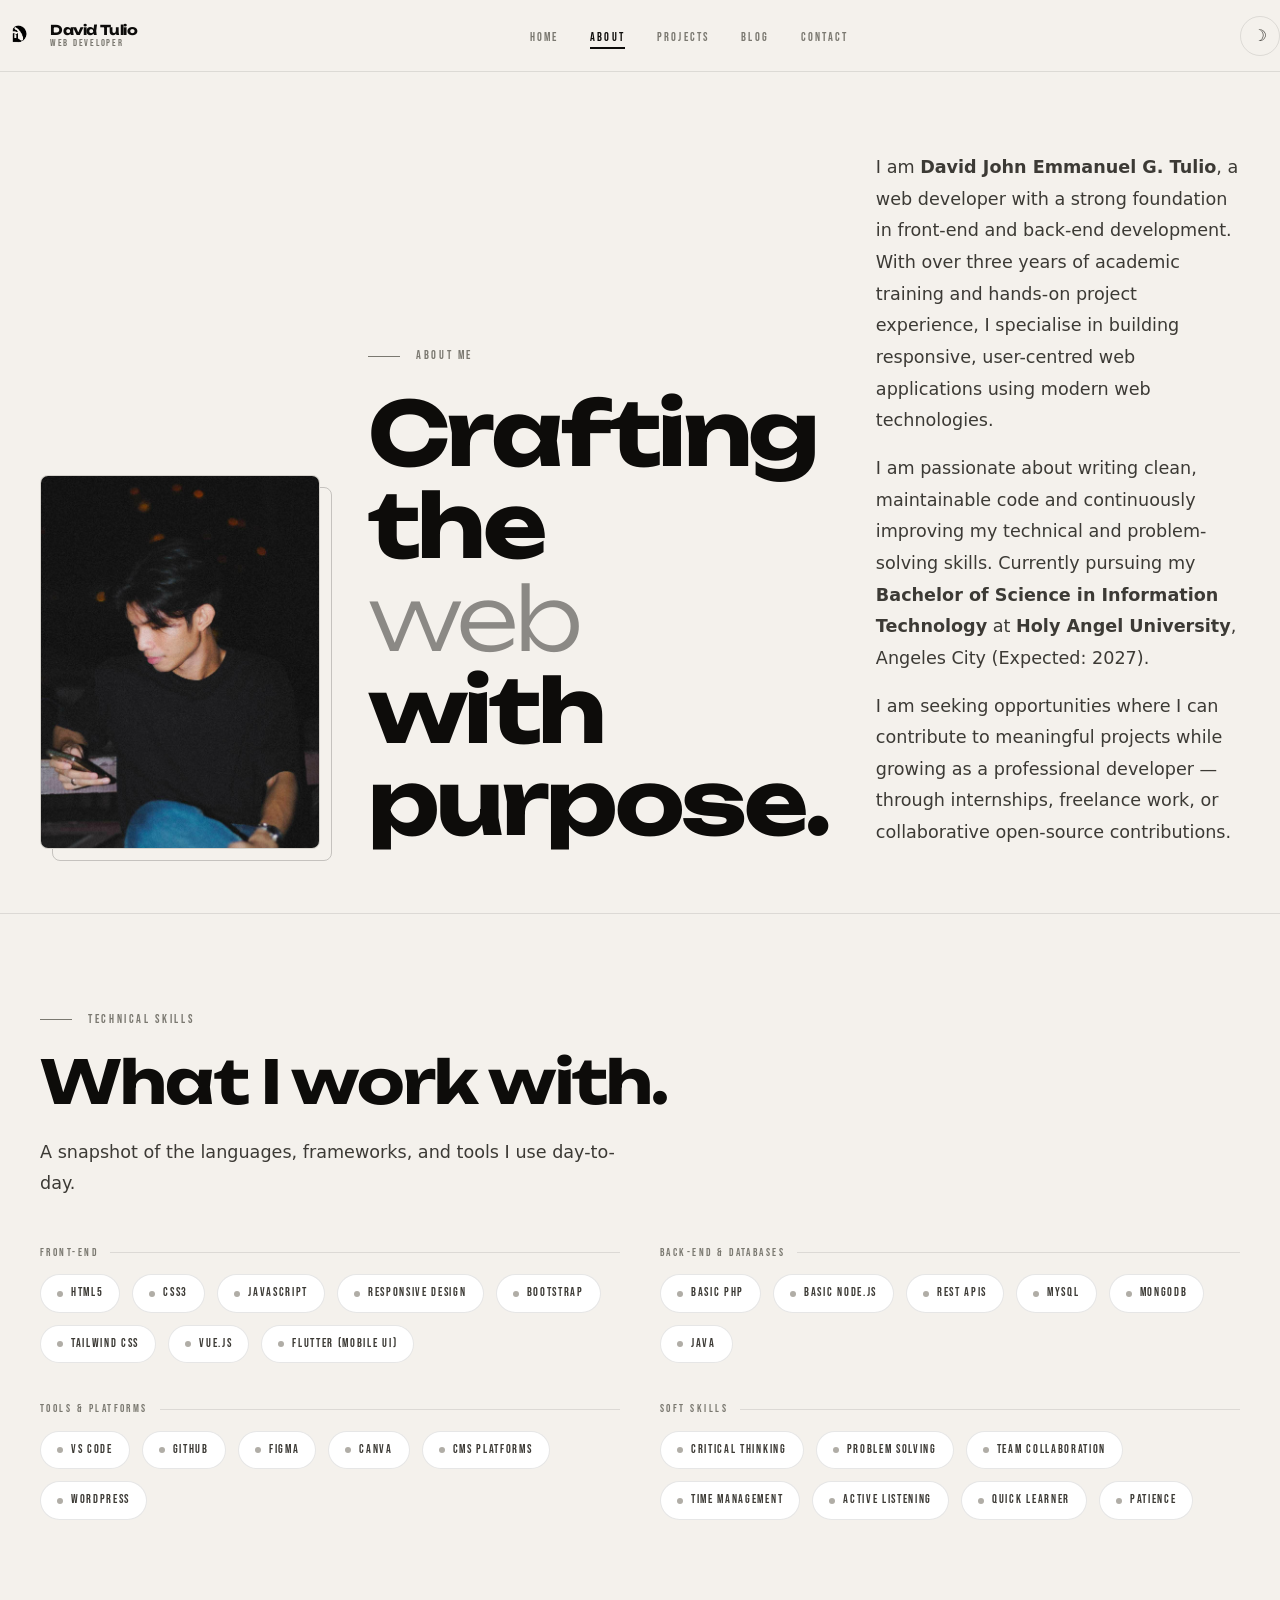
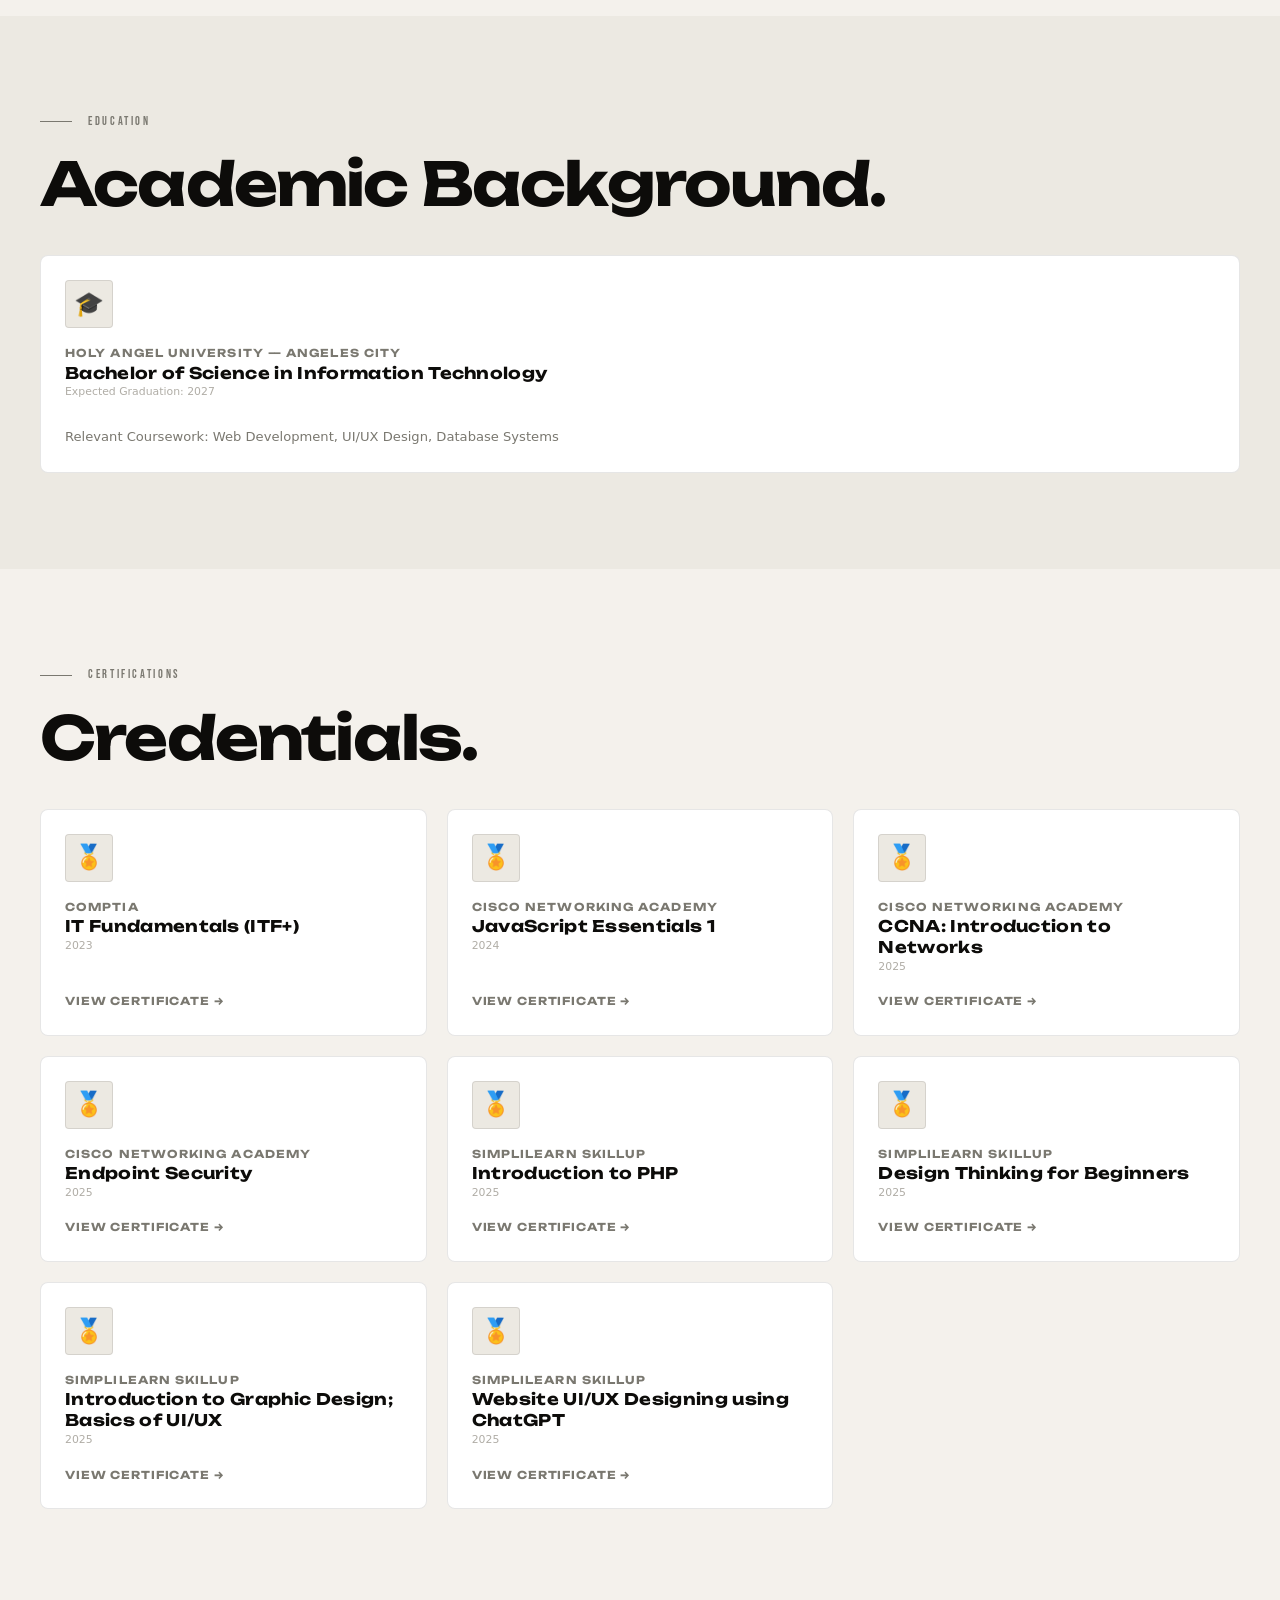
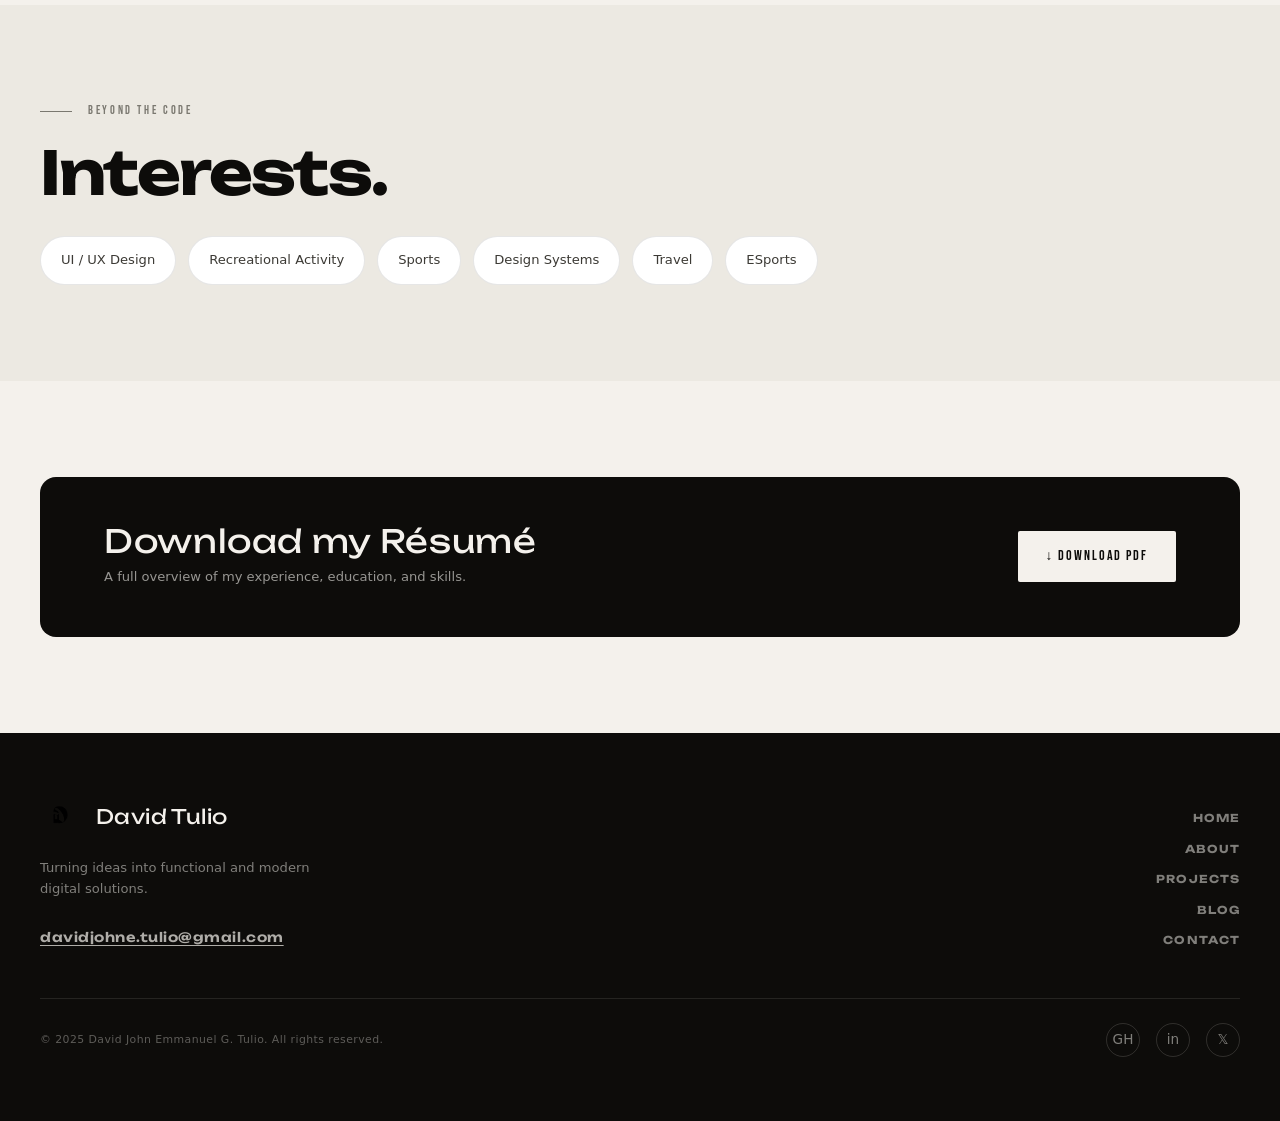
==== about.html @ 01c7e35e "Initial portfolio upload" ====
<!DOCTYPE html>
<html lang="en" data-theme="light">
<head>
  <meta charset="UTF-8" />
  <meta name="viewport" content="width=device-width, initial-scale=1.0" />

  <!-- SEO -->
  <title>About — David John Emmanuel G. Tulio</title>
  <meta name="description" content="David John Emmanuel G. Tulio — BSIT student and web developer from Holy Angel University, Pampanga, Philippines." />
  <meta name="author" content="David John Emmanuel G. Tulio" />

  <!-- Open Graph -->
  <meta property="og:title" content="About — David John Emmanuel G. Tulio" />
  <meta property="og:description" content="Background, skills, and certifications." />
  <meta property="og:type" content="website" />

  <!-- Theme pre-load -->
  <script>
    (function () {
      var saved = localStorage.getItem('portfolio-theme');
      var prefersDark = window.matchMedia('(prefers-color-scheme: dark)').matches;
      document.documentElement.setAttribute('data-theme', saved || (prefersDark ? 'dark' : 'light'));
    })();
  </script>

  <!-- Styles -->
  <link rel="stylesheet" href="assets/css/tokens.css" />
  <link rel="stylesheet" href="assets/css/base.css" />
  <link rel="stylesheet" href="assets/css/nav.css" />
  <link rel="stylesheet" href="assets/css/footer.css" />
  <link rel="stylesheet" href="assets/css/pages/about.css" />
</head>

<body class="page-enter">

  <!-- ════════════════════════════════════
       NAVIGATION
  ════════════════════════════════════ -->
  <header role="banner">
    <nav class="navbar" aria-label="Main navigation">
      <div class="container navbar__inner">
        <a href="index.html" class="navbar__logo" aria-label="David Tulio — Home">
          <img src="assets/images/logo-light.png" alt="DT Logo" class="navbar__logo-img logo-img" width="38" height="38" />
          <span class="navbar__logo-name">David Tulio<span>Web Developer</span></span>
        </a>
        <ul class="navbar__links" role="list">
          <li><a href="index.html"    class="navbar__link">Home</a></li>
          <li><a href="about.html"    class="navbar__link" aria-current="page">About</a></li>
          <li><a href="projects.html" class="navbar__link">Projects</a></li>
          <li><a href="blog.html"     class="navbar__link">Blog</a></li>
          <li><a href="contact.html"  class="navbar__link">Contact</a></li>
        </ul>
        <div class="navbar__controls">
          <button class="theme-toggle" data-theme-toggle aria-label="Toggle dark/light mode">
            <span class="icon-moon" aria-hidden="true">☽</span>
            <span class="icon-sun"  aria-hidden="true">☀</span>
          </button>
          <button class="navbar__hamburger" aria-label="Open navigation" aria-expanded="false" aria-controls="mobile-menu">
            <span></span><span></span><span></span>
          </button>
        </div>
      </div>
    </nav>
    <nav id="mobile-menu" class="navbar__mobile-menu" aria-label="Mobile navigation">
      <a href="index.html"    class="navbar__mobile-link">Home</a>
      <a href="about.html"    class="navbar__mobile-link" aria-current="page">About</a>
      <a href="projects.html" class="navbar__mobile-link">Projects</a>
      <a href="blog.html"     class="navbar__mobile-link">Blog</a>
      <a href="contact.html"  class="navbar__mobile-link">Contact</a>
    </nav>
  </header>

  <main id="main-content">

    <!-- ════════════════════════════════════
         ABOUT HERO — Photo + Title + Bio
    ════════════════════════════════════ -->
    <section class="about-hero" aria-label="About introduction">
      <div class="container">
        <div class="about-hero__grid">

          <!-- ── Column 1: Your Photo ── -->
          <div class="about-hero__photo reveal">
            <div class="about-hero__photo-frame">
              <!--
              ═══════════════════════════════════════════════════════
              EDIT: Your Photo
              To add your photo:
                1. Put your image file in the assets/images/ folder
                   (e.g. assets/images/david-photo.jpg)
                2. Replace the src below with your filename:
                   src="assets/images/david-photo.jpg"
                3. Delete the <div class="about-hero__photo-placeholder"> block below
              ═══════════════════════════════════════════════════════
              -->
              <img
                src="assets/images/david-photo.jpg"
                alt="David John Emmanuel G. Tulio"
                
              />
              <!-- style="display:none;" ^^-->
              <!-- This placeholder disappears once you add your photo above
              <div class="about-hero__photo-placeholder" aria-hidden="true">
                <span class="about-hero__photo-placeholder-icon">🧑‍💻</span>
                <span class="about-hero__photo-placeholder-text">
                  Add your photo here<br />
                  (see comment in HTML)
                </span>
              </div> -->

            </div>
            <div class="about-hero__photo-accent" aria-hidden="true"></div>
          </div>

          <!-- ── Column 2: Page Title ── -->
          <div>
            <p class="section-label">About Me</p>
            <h1 class="about-hero__title">
              Crafting the<br /><em>web</em> with<br />purpose.
            </h1>
          </div>

          <!--
          ═══════════════════════════════════════════════════════
          EDIT: Personal Bio
          Replace or add to the paragraphs below. Each <p> tag
          is one paragraph. You can add more <p> tags if needed.
          ═══════════════════════════════════════════════════════
          -->
          <div class="about-hero__bio">
            <p>
              I am <strong>David John Emmanuel G. Tulio</strong>, a web developer with a
              strong foundation in front-end and back-end development. With over three years
              of academic training and hands-on project experience, I specialise in building
              responsive, user-centred web applications using modern web technologies.
            </p>
            <p>
              I am passionate about writing clean, maintainable code and continuously
              improving my technical and problem-solving skills. Currently pursuing my
              <strong>Bachelor of Science in Information Technology</strong> at
              <strong>Holy Angel University</strong>, Angeles City (Expected: 2027).
            </p>
            <p>
              I am seeking opportunities where I can contribute to meaningful projects
              while growing as a professional developer — through internships, freelance
              work, or collaborative open-source contributions.
            </p>
          </div>

        </div>
      </div>
    </section>

    <!-- ════════════════════════════════════
         SKILLS SECTION — Pill Tags (no percentages)
    ════════════════════════════════════ -->
    <section class="skills-section section" aria-labelledby="skills-heading">
      <div class="container">

        <p class="section-label reveal">Technical Skills</p>
        <h2 class="section-title reveal" id="skills-heading">What I work with.</h2>
        <p class="section-subtitle reveal" style="margin-top: 1rem;">
          A snapshot of the languages, frameworks, and tools I use day-to-day.
        </p>

        <!--
        ═══════════════════════════════════════════════════════════════
        EDIT: Skills
        To add a skill: copy one <span class="skill-pill"> line and
          change the text inside it.
        To remove a skill: delete the entire <span class="skill-pill">
          line.
        To add a new GROUP: copy the entire <div class="skill-group">
          block and change its title and pills.
        ═══════════════════════════════════════════════════════════════
        -->
        <div class="skill-groups" style="margin-top: var(--space-12);">

          <!-- GROUP 1: Front-End -->
          <div class="skill-group reveal">
            <h3 class="skill-group__title">Front-End</h3>
            <div class="skill-pills">
              <span class="skill-pill"><span class="skill-pill__dot" aria-hidden="true"></span>HTML5</span>
              <span class="skill-pill"><span class="skill-pill__dot" aria-hidden="true"></span>CSS3</span>
              <span class="skill-pill"><span class="skill-pill__dot" aria-hidden="true"></span>JavaScript</span>
              <span class="skill-pill"><span class="skill-pill__dot" aria-hidden="true"></span>Responsive Design</span>
              <span class="skill-pill"><span class="skill-pill__dot" aria-hidden="true"></span>Bootstrap</span>
              <span class="skill-pill"><span class="skill-pill__dot" aria-hidden="true"></span>Tailwind CSS</span>
              <span class="skill-pill"><span class="skill-pill__dot" aria-hidden="true"></span>Vue.js</span>
              <span class="skill-pill"><span class="skill-pill__dot" aria-hidden="true"></span>Flutter (Mobile UI)</span>
            </div>
          </div>

          <!-- GROUP 2: Back-End & Databases -->
          <div class="skill-group reveal reveal-delay-2">
            <h3 class="skill-group__title">Back-End &amp; Databases</h3>
            <div class="skill-pills">
              <span class="skill-pill"><span class="skill-pill__dot" aria-hidden="true"></span>Basic PHP</span>
              <span class="skill-pill"><span class="skill-pill__dot" aria-hidden="true"></span>Basic Node.js</span>
              <span class="skill-pill"><span class="skill-pill__dot" aria-hidden="true"></span>REST APIs</span>
              <span class="skill-pill"><span class="skill-pill__dot" aria-hidden="true"></span>MySQL</span>
              <span class="skill-pill"><span class="skill-pill__dot" aria-hidden="true"></span>MongoDB</span>
              <span class="skill-pill"><span class="skill-pill__dot" aria-hidden="true"></span>Java</span>
            </div>
          </div>

          <!-- GROUP 3: Tools & Platforms -->
          <div class="skill-group reveal reveal-delay-3">
            <h3 class="skill-group__title">Tools &amp; Platforms</h3>
            <div class="skill-pills">
              <span class="skill-pill"><span class="skill-pill__dot" aria-hidden="true"></span>VS Code</span>
              <span class="skill-pill"><span class="skill-pill__dot" aria-hidden="true"></span>GitHub</span>
              <span class="skill-pill"><span class="skill-pill__dot" aria-hidden="true"></span>Figma</span>
              <span class="skill-pill"><span class="skill-pill__dot" aria-hidden="true"></span>Canva</span>
              <span class="skill-pill"><span class="skill-pill__dot" aria-hidden="true"></span>CMS Platforms</span>
              <span class="skill-pill"><span class="skill-pill__dot" aria-hidden="true"></span>WordPress</span>
            </div>
          </div>

          <!-- GROUP 4: Soft Skills -->
          <div class="skill-group reveal reveal-delay-4">
            <h3 class="skill-group__title">Soft Skills</h3>
            <div class="skill-pills">
              <span class="skill-pill"><span class="skill-pill__dot" aria-hidden="true"></span>Critical Thinking</span>
              <span class="skill-pill"><span class="skill-pill__dot" aria-hidden="true"></span>Problem Solving</span>
              <span class="skill-pill"><span class="skill-pill__dot" aria-hidden="true"></span>Team Collaboration</span>
              <span class="skill-pill"><span class="skill-pill__dot" aria-hidden="true"></span>Time Management</span>
              <span class="skill-pill"><span class="skill-pill__dot" aria-hidden="true"></span>Active Listening</span>
              <span class="skill-pill"><span class="skill-pill__dot" aria-hidden="true"></span>Quick Learner</span>
              <span class="skill-pill"><span class="skill-pill__dot" aria-hidden="true"></span>Patience</span>
            </div>
          </div>

        </div>
      </div>
    </section>

    <!-- ════════════════════════════════════
         EDUCATION SECTION
    ════════════════════════════════════ -->
    <section class="section section--alt" aria-labelledby="edu-heading">
      <div class="container">
        <p class="section-label reveal">Education</p>
        <h2 class="section-title reveal" id="edu-heading">Academic Background.</h2>

        <div class="certs-grid" style="margin-top: var(--space-10);">

          <!--
          ═══════════════════════════════════════════════════════
          EDIT: Education entry
          Update degree, school, year, and coursework below.
          ═══════════════════════════════════════════════════════
          -->
          <article class="cert-card reveal" style="grid-column: 1 / -1;">
            <div class="cert-card__badge" aria-hidden="true">🎓</div>
            <div>
              <div class="cert-card__issuer">Holy Angel University — Angeles City</div>
              <div class="cert-card__title">Bachelor of Science in Information Technology</div>
              <div class="cert-card__year">Expected Graduation: 2027</div>
            </div>
            <p style="font-size: var(--text-sm); color: var(--color-ink-3); margin-top: var(--space-2);">
              Relevant Coursework: Web Development, UI/UX Design, Database Systems
            </p>
          </article>

        </div>
      </div>
    </section>

    <!-- ════════════════════════════════════
         CERTIFICATIONS SECTION
    ════════════════════════════════════ -->
    <section class="certs-section section" aria-labelledby="certs-heading">
      <div class="container">
        <p class="section-label reveal">Certifications</p>
        <h2 class="section-title reveal" id="certs-heading">Credentials.</h2>

        <div class="certs-grid">

          <!--
          ═══════════════════════════════════════════════════════════════
          EDIT: Certifications
          For each cert card:
            • cert-card__issuer = Who gave the certificate
            • cert-card__title  = Name of the certificate
            • cert-card__year   = Year you received it
            • cert-card__link   = Replace # with a link to verify/view it
              (if you don't have a link, change the text to "No Link" or
               delete the entire <a> tag)
          ═══════════════════════════════════════════════════════════════
          -->

          <!-- CERT 1 -->
          <article class="cert-card reveal">
            <div class="cert-card__badge" aria-hidden="true">🏅</div>
            <div>
              <div class="cert-card__issuer">CompTIA</div>
              <div class="cert-card__title">IT Fundamentals (ITF+)</div>
              <!-- PLACEHOLDER: Add the year you received this -->
              <div class="cert-card__year">2023</div>
            </div>
            <!-- PLACEHOLDER: Replace # with your certificate verification link -->
            <a href="assets/certificates/Comptia-cert.pdf" class="cert-card__link" target="_blank" rel="noopener">
              View Certificate →
            </a>
          </article>

          <!-- CERT 2 -->
          <article class="cert-card reveal reveal-delay-2">
            <div class="cert-card__badge" aria-hidden="true">🏅</div>
            <div>
              <div class="cert-card__issuer">Cisco Networking Academy</div>
              <div class="cert-card__title">JavaScript Essentials 1</div>
              <!-- PLACEHOLDER: Add the year -->
              <div class="cert-card__year">2024</div>
            </div>
            <!-- PLACEHOLDER: Replace # with your certificate link -->
            <a href="assets/certificates/JS-cert.pdf" class="cert-card__link" target="_blank" rel="noopener">
              View Certificate →
            </a>
          </article>

          <!-- CERT 3 -->
          <article class="cert-card reveal reveal-delay-3">
            <div class="cert-card__badge" aria-hidden="true">🏅</div>
            <div>
              <div class="cert-card__issuer">Cisco Networking Academy</div>
              <div class="cert-card__title">CCNA: Introduction to Networks</div>
              <!-- PLACEHOLDER: Add the year -->
              <div class="cert-card__year">2025</div>
            </div>
            <!-- PLACEHOLDER: Replace # with your certificate link -->
            <a href="assets/certificates/CCNA-cert.pdf" class="cert-card__link" target="_blank" rel="noopener">
              View Certificate →
            </a>
          </article>

          <!-- CERT 4 -->
          <article class="cert-card reveal reveal-delay-4">
            <div class="cert-card__badge" aria-hidden="true">🏅</div>
            <div>
              <div class="cert-card__issuer">Cisco Networking Academy</div>
              <div class="cert-card__title">Endpoint Security</div>
              <!-- PLACEHOLDER: Add the year -->
              <div class="cert-card__year">2025</div>
            </div>
            <!-- PLACEHOLDER: Replace # with your certificate link -->
            <a href="assets/certificates/Endpoint-cert.pdf" class="cert-card__link" target="_blank" rel="noopener">
              View Certificate →
            </a>
          </article>

          <!-- CERT 5 -->
          <article class="cert-card reveal reveal-delay-4">
            <div class="cert-card__badge" aria-hidden="true">🏅</div>
            <div>
              <div class="cert-card__issuer">Simplilearn SkillUP</div>
              <div class="cert-card__title">Introduction to PHP</div>
              <!-- PLACEHOLDER: Add the year -->
              <div class="cert-card__year">2025</div>
            </div>
            <!-- PLACEHOLDER: Replace # with your certificate link -->
            <a href="assets/certificates/Simplilearn-1.pdf" class="cert-card__link" target="_blank" rel="noopener">
              View Certificate →
            </a>
          </article>

          <!-- CERT 6 -->
          <article class="cert-card reveal reveal-delay-4">
            <div class="cert-card__badge" aria-hidden="true">🏅</div>
            <div>
              <div class="cert-card__issuer">Simplilearn SkillUP</div>
              <div class="cert-card__title">Design Thinking for Beginners</div>
              <!-- PLACEHOLDER: Add the year -->
              <div class="cert-card__year">2025</div>
            </div>
            <!-- PLACEHOLDER: Replace # with your certificate link -->
            <a href="assets/certificates/Simplilearn-2.pdf" class="cert-card__link" target="_blank" rel="noopener">
              View Certificate →
            </a>
          </article>

          <!-- CERT 7 -->
          <article class="cert-card reveal reveal-delay-4">
            <div class="cert-card__badge" aria-hidden="true">🏅</div>
            <div>
              <div class="cert-card__issuer">Simplilearn SkillUP</div>
              <div class="cert-card__title">Introduction to Graphic Design; Basics of UI/UX</div>
              <!-- PLACEHOLDER: Add the year -->
              <div class="cert-card__year">2025</div>
            </div>
            <!-- PLACEHOLDER: Replace # with your certificate link -->
            <a href="assets/certificates/Simplilearn-3.pdf" class="cert-card__link" target="_blank" rel="noopener">
              View Certificate →
            </a>
          </article>

          <!-- CERT 8 -->
          <article class="cert-card reveal reveal-delay-4">
            <div class="cert-card__badge" aria-hidden="true">🏅</div>
            <div>
              <div class="cert-card__issuer">Simplilearn SkillUP</div>
              <div class="cert-card__title">Website UI/UX Designing using ChatGPT</div>
              <!-- PLACEHOLDER: Add the year -->
              <div class="cert-card__year">2025</div>
            </div>
            <!-- PLACEHOLDER: Replace # with your certificate link -->
            <a href="assets/certificates/Simplilearn-4.pdf" class="cert-card__link" target="_blank" rel="noopener">
              View Certificate →
            </a>
          </article>

          

          <!--
          PLACEHOLDER: Add more certs below if you earn new ones.
          Copy the entire <article class="cert-card"> block above
          and paste it here, then update the info inside.
          -->

        </div>
      </div>
    </section>

    <!-- ════════════════════════════════════
         INTERESTS
    ════════════════════════════════════ -->
    <section class="interests-section section section--alt" aria-labelledby="interests-heading">
      <div class="container">
        <p class="section-label reveal">Beyond the Code</p>
        <h2 class="section-title reveal" id="interests-heading">Interests.</h2>

        <!--
        ═══════════════════════════════════════════════════════
        EDIT: Interests
        Add or remove <span class="interest-pill"> items below.
        ═══════════════════════════════════════════════════════
        -->
        <div class="interests-pills reveal">
          <span class="interest-pill">UI / UX Design</span>
          <span class="interest-pill">Recreational Activity</span>
          <span class="interest-pill">Sports</span>
          <span class="interest-pill">Design Systems</span>
          <!-- PLACEHOLDER: Add your personal interests below -->
          <span class="interest-pill">Travel</span>
          <span class="interest-pill">ESports</span>
        </div>

      </div>
    </section>

    <!-- ════════════════════════════════════
         RESUME DOWNLOAD
    ════════════════════════════════════ -->
    <section class="section" aria-label="Download resume">
      <div class="container">
        <div class="resume-cta reveal">
          <div>
            <h2 class="resume-cta__title">Download my Résumé</h2>
            <p class="resume-cta__sub">A full overview of my experience, education, and skills.</p>
          </div>
          <!--
          EDIT: The resume file is already linked below.
          If you rename or replace your PDF, update the href="assets/..."
          path to match the new filename.
          -->
          <a
            href="assets/TULIO_RESUME.pdf"
            class="btn btn--primary"
            download="David_Tulio_Resume.pdf"
            aria-label="Download David Tulio's resume as PDF"
          >
            ↓ Download PDF
          </a>
        </div>
      </div>
    </section>

  </main>

  <!-- ════════════════════════════════════
       FOOTER
  ════════════════════════════════════ -->
  <footer class="footer" role="contentinfo">
    <div class="container">
      <div class="footer__inner">
        <div class="footer__brand">
          <div class="footer__logo">
            <img src="assets/images/logo-light.png" alt="DT Logo" class="footer__logo-img" width="40" height="40" />
            <span class="footer__name">David Tulio</span>
          </div>
          <p class="footer__tagline">Turning ideas into functional and modern digital solutions.</p>
          <p class="footer__email">
            <a href="mailto:davidjohne.tulio@gmail.com">davidjohne.tulio@gmail.com</a>
          </p>
        </div>
        <nav class="footer__nav" aria-label="Footer navigation">
          <a href="index.html">Home</a>
          <a href="about.html">About</a>
          <a href="projects.html">Projects</a>
          <a href="blog.html">Blog</a>
          <a href="contact.html">Contact</a>
        </nav>
      </div>
      <div class="footer__bottom">
        <p class="footer__copy">&copy; 2025 David John Emmanuel G. Tulio. All rights reserved.</p>
        <div class="footer__social" aria-label="Social media links">
          <a href="https://github.com/DavidTulio" target="_blank" rel="noopener" aria-label="GitHub">GH</a>
          <a href="https://www.linkedin.com/in/david-john-tulio-126916316/" target="_blank" rel="noopener" aria-label="LinkedIn">in</a>
          <!-- PLACEHOLDER: Add Twitter/X link or delete this line -->
          <a href="#" target="_blank" rel="noopener" aria-label="Twitter">𝕏</a>
        </div>
      </div>
    </div>
  </footer>

  <script src="assets/js/theme.js"></script>
  <script src="assets/js/nav.js"></script>
  <script src="assets/js/animations.js"></script>

</body>
</html>
---- assets/css/tokens.css ----
/* ============================================================
   TOKENS.CSS — Design System Tokens
   David John Emmanuel G. Tulio Portfolio
   ============================================================ */

:root {
  /* ── Colors: Light Mode ── */
  --color-bg:         #f4f1ec;
  --color-bg-alt:     #ece9e2;
  --color-surface:    #ffffff;
  --color-surface-2:  #f9f7f3;
  --color-border:     rgba(13, 12, 10, 0.10);
  --color-border-strong: rgba(13, 12, 10, 0.20);

  --color-ink:        #0d0c0a;
  --color-ink-2:      #3c3a35;
  --color-ink-3:      #7a7870;
  --color-ink-4:      #b0ada6;

  --color-accent:     #0d0c0a;
  --color-accent-inv: #f4f1ec;

  --logo-src: url('../images/logo-light.png');
  --logo-invert: 0;

  /* ── Colors: Shared ── */
  --color-success:    #2d7a4f;
  --color-warning:    #a85c00;

  /* ── Typography ── */
  --font-display:  'Unbounded', sans-serif;
  --font-body:     'Bebas Neue', sans-serif;

  --text-xs:    0.68rem;
  --text-sm:    0.82rem;
  --text-base:  1rem;
  --text-md:    1.1rem;
  --text-lg:    1.25rem;
  --text-xl:    1.5rem;
  --text-2xl:   2rem;
  --text-3xl:   2.75rem;
  --text-4xl:   3.75rem;
  --text-5xl:   5.5rem;
  --text-hero:  clamp(3.5rem, 9vw, 8rem);

  /* ── Spacing ── */
  --space-1:    0.25rem;
  --space-2:    0.5rem;
  --space-3:    0.75rem;
  --space-4:    1rem;
  --space-5:    1.25rem;
  --space-6:    1.5rem;
  --space-8:    2rem;
  --space-10:   2.5rem;
  --space-12:   3rem;
  --space-16:   4rem;
  --space-20:   5rem;
  --space-24:   6rem;
  --space-32:   8rem;

  /* ── Layout ── */
  --container-max:  1200px;
  --container-pad:  1.5rem;
  --nav-height:     72px;
  --radius-sm:      2px;
  --radius:         4px;
  --radius-md:      8px;
  --radius-lg:      16px;
  --radius-full:    9999px;

  /* ── Shadows ── */
  --shadow-sm:  0 1px 4px rgba(0, 0, 0, 0.06);
  --shadow:     0 4px 20px rgba(0, 0, 0, 0.08);
  --shadow-lg:  0 12px 48px rgba(0, 0, 0, 0.12);

  /* ── Motion ── */
  --ease-out:   cubic-bezier(0.22, 1, 0.36, 1);
  --ease-in-out: cubic-bezier(0.4, 0, 0.2, 1);
  --duration-fast:   150ms;
  --duration:        300ms;
  --duration-slow:   500ms;
  --duration-xl:     800ms;
}

/* ── Dark Mode ── */
[data-theme="dark"] {
  --color-bg:         #0d0c0a;
  --color-bg-alt:     #161410;
  --color-surface:    #1c1a17;
  --color-surface-2:  #222019;
  --color-border:     rgba(244, 241, 236, 0.08);
  --color-border-strong: rgba(244, 241, 236, 0.16);

  --color-ink:        #f4f1ec;
  --color-ink-2:      #c8c5be;
  --color-ink-3:      #7a7870;
  --color-ink-4:      #46443f;

  --color-accent:     #f4f1ec;
  --color-accent-inv: #0d0c0a;

  --logo-invert: 1;

  --shadow-sm:  0 1px 4px rgba(0, 0, 0, 0.3);
  --shadow:     0 4px 20px rgba(0, 0, 0, 0.4);
  --shadow-lg:  0 12px 48px rgba(0, 0, 0, 0.6);
}
---- assets/css/base.css ----
/* ============================================================
   BASE.CSS — Reset, Typography, Utilities
   ============================================================ */

/* ── Google Fonts ── */
@import url('https://fonts.googleapis.com/css2?family=Unbounded:wght@300;400;500;600;700;800;900&family=Bebas+Neue&display=swap');

/* ── Reset ── */
*,
*::before,
*::after {
  box-sizing: border-box;
  margin: 0;
  padding: 0;
}

html {
  scroll-behavior: smooth;
  -webkit-text-size-adjust: 100%;
}

body {
  font-family: system-ui, -apple-system, 'Segoe UI', sans-serif;
  font-size: var(--text-base);
  font-weight: 400;
  line-height: 1.7;
  color: var(--color-ink);
  background-color: var(--color-bg);
  transition:
    background-color var(--duration) var(--ease-in-out),
    color var(--duration) var(--ease-in-out);
  overflow-x: hidden;
}

img,
video,
svg {
  display: block;
  max-width: 100%;
}

a {
  color: inherit;
  text-decoration: none;
}

button {
  cursor: pointer;
  border: none;
  background: none;
  font: inherit;
  color: inherit;
}

ul,
ol {
  list-style: none;
}

input,
textarea,
select {
  font: inherit;
  color: inherit;
}

/* ── Typography Scale ── */
h1, h2, h3, h4, h5, h6 {
  font-family: var(--font-display);
  font-weight: 700;
  line-height: 1.05;
  letter-spacing: -0.03em;
  color: var(--color-ink);
}

p {
  color: var(--color-ink-2);
}

/* ── Layout Utilities ── */
.container {
  width: min(var(--container-max), 100% - var(--container-pad) * 2);
  margin-inline: auto;
}

.section {
  padding-block: var(--space-24);
}

.section--alt {
  background-color: var(--color-bg-alt);
}

/* ── Section Labels ── */
.section-label {
  display: flex;
  align-items: center;
  gap: var(--space-4);
  font-family: var(--font-body);
  font-size: 0.75rem;
  font-weight: 400; /* Bebas Neue is single weight */
  letter-spacing: 0.22em;
  text-transform: uppercase;
  color: var(--color-ink-3);
  margin-bottom: var(--space-5);
}

.section-label::before {
  content: '';
  display: block;
  width: 2rem;
  height: 1px;
  background: var(--color-ink-3);
  flex-shrink: 0;
}

.section-title {
  font-size: clamp(var(--text-3xl), 5vw, var(--text-4xl));
  margin-bottom: var(--space-6);
}

.section-subtitle {
  font-family: system-ui, sans-serif;
  font-size: var(--text-md);
  font-weight: 400;
  letter-spacing: 0;
  color: var(--color-ink-2);
  max-width: 52ch;
  line-height: 1.75;
}

/* ── Buttons ── */
.btn {
  display: inline-flex;
  align-items: center;
  gap: var(--space-3);
  font-family: var(--font-body);
  font-size: 0.85rem;
  font-weight: 400;
  letter-spacing: 0.14em;
  text-transform: uppercase;
  padding: 0.875rem 1.75rem;
  border-radius: var(--radius-sm);
  transition:
    opacity var(--duration-fast) var(--ease-out),
    transform var(--duration-fast) var(--ease-out),
    background-color var(--duration) var(--ease-in-out),
    border-color var(--duration) var(--ease-in-out);
  white-space: nowrap;
}

.btn:hover {
  transform: translateY(-2px);
}

.btn:active {
  transform: translateY(0);
}

.btn--primary {
  background-color: var(--color-accent);
  color: var(--color-accent-inv);
}

.btn--primary:hover {
  opacity: 0.85;
}

.btn--ghost {
  border: 1.5px solid var(--color-border-strong);
  color: var(--color-ink-2);
  background: transparent;
}

.btn--ghost:hover {
  border-color: var(--color-ink);
  color: var(--color-ink);
  background: var(--color-surface);
}

/* ── Tags / Badges ── */
.tag {
  display: inline-flex;
  align-items: center;
  font-family: var(--font-body);
  font-size: 0.65rem;
  font-weight: 400;
  letter-spacing: 0.14em;
  text-transform: uppercase;
  padding: 0.3rem 0.75rem;
  border: 1px solid var(--color-border);
  border-radius: var(--radius-full);
  color: var(--color-ink-3);
  background: var(--color-surface);
  transition:
    border-color var(--duration) var(--ease-in-out),
    background var(--duration) var(--ease-in-out);
}

/* ── Cards ── */
.card {
  background: var(--color-surface);
  border: 1px solid var(--color-border);
  border-radius: var(--radius-md);
  overflow: hidden;
  transition:
    background var(--duration) var(--ease-in-out),
    border-color var(--duration) var(--ease-in-out),
    transform var(--duration-fast) var(--ease-out),
    box-shadow var(--duration-fast) var(--ease-out);
}

.card:hover {
  transform: translateY(-4px);
  box-shadow: var(--shadow-lg);
  border-color: var(--color-border-strong);
}

/* ── Divider ── */
.divider {
  width: 100%;
  height: 1px;
  background: var(--color-border);
  margin-block: var(--space-12);
}

/* ── Scroll Reveal Animation ── */
.reveal {
  opacity: 0;
  transform: translateY(28px);
  transition:
    opacity var(--duration-xl) var(--ease-out),
    transform var(--duration-xl) var(--ease-out);
}

.reveal.is-visible {
  opacity: 1;
  transform: translateY(0);
}

.reveal-delay-1 { transition-delay: 0.1s; }
.reveal-delay-2 { transition-delay: 0.2s; }
.reveal-delay-3 { transition-delay: 0.3s; }
.reveal-delay-4 { transition-delay: 0.4s; }
.reveal-delay-5 { transition-delay: 0.5s; }

/* ── Logo image ──
   Black_logo = logo-light.png (used in light mode, black on transparent)
   White_logo = logo-dark.png  (used in dark mode, white on transparent)
   We swap the src via JS based on theme, so no CSS filter needed. */
.logo-img {
  display: block;
}

/* Footer logo: sits on dark bg in light mode so needs to show white version */
.footer__logo-img {
  content: url('../images/logo-dark.png');
}

[data-theme="dark"] .footer__logo-img {
  content: url('../images/logo-dark.png');
}

/* ── Page Transition ── */
.page-enter {
  animation: pageEnter 0.6s var(--ease-out) both;
}

@keyframes pageEnter {
  from { opacity: 0; transform: translateY(16px); }
  to   { opacity: 1; transform: translateY(0); }
}

/* ── Keyframes ── */
@keyframes fadeUp {
  from { opacity: 0; transform: translateY(32px); }
  to   { opacity: 1; transform: translateY(0); }
}

@keyframes fadeIn {
  from { opacity: 0; }
  to   { opacity: 1; }
}

@keyframes scrollBounce {
  0%, 100% { transform: translateY(0) translateX(-50%); }
  50%       { transform: translateY(8px) translateX(-50%); }
}

@keyframes rotate {
  to { transform: rotate(360deg); }
}

/* ── Flex / Grid helpers ── */
.flex        { display: flex; }
.flex-col    { flex-direction: column; }
.items-center { align-items: center; }
.justify-between { justify-content: space-between; }
.gap-4       { gap: var(--space-4); }
.gap-6       { gap: var(--space-6); }
.gap-8       { gap: var(--space-8); }

/* ── Text helpers ── */
.text-muted  { color: var(--color-ink-3); }
.text-small  { font-size: var(--text-sm); }
.font-display { font-family: var(--font-display); }
.font-bold   { font-weight: 700; }

/* ── Responsive: mobile nav override ── */
@media (max-width: 768px) {
  .section { padding-block: var(--space-16); }
}
---- assets/css/nav.css ----
/* ============================================================
   NAV.CSS — Navigation Bar
   ============================================================ */

/* ── Navbar ── */
.navbar {
  position: fixed;
  top: 0;
  left: 0;
  right: 0;
  z-index: 1000;
  height: var(--nav-height);
  display: flex;
  align-items: center;
  background: var(--color-bg);
  border-bottom: 1px solid var(--color-border);
  transition:
    background var(--duration) var(--ease-in-out),
    border-color var(--duration) var(--ease-in-out),
    box-shadow var(--duration) var(--ease-in-out);
}

.navbar.scrolled {
  box-shadow: var(--shadow);
}

.navbar__inner {
  display: flex;
  align-items: center;
  justify-content: space-between;
  width: 100%;
}

/* ── Logo ── */
.navbar__logo {
  display: flex;
  align-items: center;
  gap: var(--space-3);
  flex-shrink: 0;
}

.navbar__logo-img {
  width: 38px;
  height: 38px;
  object-fit: contain;
}

.navbar__logo-name {
  font-family: var(--font-display);
  font-weight: 700;
  font-size: 0.85rem;
  letter-spacing: -0.03em;
  color: var(--color-ink);
  line-height: 1.1;
}

.navbar__logo-name span {
  display: block;
  font-family: var(--font-body);
  font-size: 0.6rem;
  font-weight: 400;
  letter-spacing: 0.18em;
  text-transform: uppercase;
  color: var(--color-ink-3);
}

/* ── Nav Links ── */
.navbar__links {
  display: flex;
  align-items: center;
  gap: var(--space-8);
}

.navbar__link {
  position: relative;
  font-family: var(--font-body);
  font-size: 0.75rem;
  font-weight: 400;
  letter-spacing: 0.18em;
  text-transform: uppercase;
  color: var(--color-ink-3);
  transition: color var(--duration-fast);
  padding-bottom: 2px;
}

.navbar__link::after {
  content: '';
  position: absolute;
  bottom: -2px;
  left: 0;
  width: 0;
  height: 1.5px;
  background: var(--color-ink);
  transition: width var(--duration) var(--ease-out);
}

.navbar__link:hover,
.navbar__link.active {
  color: var(--color-ink);
}

.navbar__link:hover::after,
.navbar__link.active::after {
  width: 100%;
}

/* ── Right Side Controls ── */
.navbar__controls {
  display: flex;
  align-items: center;
  gap: var(--space-4);
}

/* ── Theme Toggle Button ── */
.theme-toggle {
  display: flex;
  align-items: center;
  justify-content: center;
  width: 40px;
  height: 40px;
  border-radius: var(--radius-full);
  border: 1.5px solid var(--color-border);
  color: var(--color-ink-2);
  font-size: 1rem;
  transition:
    border-color var(--duration-fast),
    background var(--duration-fast),
    color var(--duration-fast);
}

.theme-toggle:hover {
  border-color: var(--color-border-strong);
  background: var(--color-surface);
  color: var(--color-ink);
}

.theme-toggle .icon-moon { display: block; }
.theme-toggle .icon-sun  { display: none; }

[data-theme="dark"] .theme-toggle .icon-moon { display: none; }
[data-theme="dark"] .theme-toggle .icon-sun  { display: block; }

/* ── Hamburger (Mobile) ── */
.navbar__hamburger {
  display: none;
  flex-direction: column;
  justify-content: center;
  gap: 5px;
  width: 40px;
  height: 40px;
  padding: 8px;
}

.navbar__hamburger span {
  display: block;
  width: 100%;
  height: 2px;
  background: var(--color-ink);
  border-radius: 2px;
  transition:
    transform var(--duration) var(--ease-out),
    opacity var(--duration-fast);
}

.navbar__hamburger.is-open span:nth-child(1) {
  transform: translateY(7px) rotate(45deg);
}
.navbar__hamburger.is-open span:nth-child(2) {
  opacity: 0;
}
.navbar__hamburger.is-open span:nth-child(3) {
  transform: translateY(-7px) rotate(-45deg);
}

/* ── Mobile Menu ── */
.navbar__mobile-menu {
  position: fixed;
  top: var(--nav-height);
  left: 0;
  right: 0;
  background: var(--color-bg);
  border-bottom: 1px solid var(--color-border);
  padding: var(--space-6) var(--container-pad);
  display: flex;
  flex-direction: column;
  gap: var(--space-5);
  transform: translateY(-110%);
  transition:
    transform var(--duration) var(--ease-out),
    background var(--duration) var(--ease-in-out);
  z-index: 999;
}

.navbar__mobile-menu.is-open {
  transform: translateY(0);
}

.navbar__mobile-link {
  font-family: var(--font-display);
  font-size: var(--text-xl);
  font-weight: 400;
  letter-spacing: 0.02em;
  color: var(--color-ink-3);
  transition: color var(--duration-fast);
}

.navbar__mobile-link:hover {
  color: var(--color-ink);
}

/* ── Responsive ── */
@media (max-width: 900px) {
  .navbar__links { display: none; }
  .navbar__hamburger { display: flex; }
}

@media (max-width: 540px) {
  .navbar__logo-name span { display: none; }
}
---- assets/css/footer.css ----
/* ============================================================
   FOOTER.CSS — Site Footer
   ============================================================ */

.footer {
  background: var(--color-ink);
  color: var(--color-accent-inv);
  padding-block: var(--space-16);
  transition: background var(--duration) var(--ease-in-out);
}

[data-theme="dark"] .footer {
  background: var(--color-surface);
  border-top: 1px solid var(--color-border);
}

.footer__inner {
  display: grid;
  grid-template-columns: 1fr auto;
  gap: var(--space-12);
  align-items: end;
}

.footer__brand {}

.footer__logo {
  display: flex;
  align-items: center;
  gap: var(--space-4);
  margin-bottom: var(--space-5);
}

.footer__logo-img {
  width: 40px;
  height: 40px;
  object-fit: contain;
  filter: invert(1);
}

[data-theme="dark"] .footer__logo-img {
  filter: none;
}

.footer__name {
  font-family: var(--font-display);
  font-weight: 400;
  font-size: var(--text-lg);
  letter-spacing: 0.02em;
  color: var(--color-accent-inv);
}

[data-theme="dark"] .footer__name {
  color: var(--color-ink);
}

.footer__tagline {
  font-size: var(--text-sm);
  color: rgba(244, 241, 236, 0.5);
  max-width: 36ch;
  line-height: 1.6;
  margin-bottom: var(--space-6);
}

[data-theme="dark"] .footer__tagline {
  color: var(--color-ink-3);
}

.footer__email a {
  font-family: var(--font-display);
  font-size: var(--text-sm);
  font-weight: 600;
  letter-spacing: 0.04em;
  color: var(--color-accent-inv);
  opacity: 0.7;
  transition: opacity var(--duration-fast);
  text-decoration: underline;
  text-underline-offset: 3px;
}

[data-theme="dark"] .footer__email a {
  color: var(--color-ink);
}

.footer__email a:hover {
  opacity: 1;
}

/* ── Nav Links ── */
.footer__nav {
  display: flex;
  flex-direction: column;
  gap: var(--space-3);
  align-items: flex-end;
}

.footer__nav a {
  font-family: var(--font-display);
  font-size: var(--text-xs);
  font-weight: 700;
  letter-spacing: 0.1em;
  text-transform: uppercase;
  color: rgba(244, 241, 236, 0.5);
  transition: color var(--duration-fast);
}

[data-theme="dark"] .footer__nav a {
  color: var(--color-ink-3);
}

.footer__nav a:hover {
  color: var(--color-accent-inv);
}

[data-theme="dark"] .footer__nav a:hover {
  color: var(--color-ink);
}

/* ── Bottom Bar ── */
.footer__bottom {
  margin-top: var(--space-12);
  padding-top: var(--space-6);
  border-top: 1px solid rgba(244, 241, 236, 0.1);
  display: flex;
  align-items: center;
  justify-content: space-between;
  gap: var(--space-4);
  flex-wrap: wrap;
}

[data-theme="dark"] .footer__bottom {
  border-top-color: var(--color-border);
}

.footer__copy {
  font-size: var(--text-xs);
  color: rgba(244, 241, 236, 0.35);
  letter-spacing: 0.04em;
}

[data-theme="dark"] .footer__copy {
  color: var(--color-ink-4);
}

.footer__social {
  display: flex;
  gap: var(--space-4);
}

.footer__social a {
  display: flex;
  align-items: center;
  justify-content: center;
  width: 34px;
  height: 34px;
  border-radius: var(--radius-full);
  border: 1px solid rgba(244, 241, 236, 0.15);
  color: rgba(244, 241, 236, 0.5);
  font-size: 0.85rem;
  transition:
    border-color var(--duration-fast),
    color var(--duration-fast),
    background var(--duration-fast);
}

[data-theme="dark"] .footer__social a {
  border-color: var(--color-border);
  color: var(--color-ink-3);
}

.footer__social a:hover {
  border-color: rgba(244, 241, 236, 0.5);
  color: var(--color-accent-inv);
  background: rgba(244, 241, 236, 0.08);
}

[data-theme="dark"] .footer__social a:hover {
  border-color: var(--color-border-strong);
  color: var(--color-ink);
  background: var(--color-surface-2);
}

@media (max-width: 640px) {
  .footer__inner {
    grid-template-columns: 1fr;
  }
  .footer__nav {
    flex-direction: row;
    align-items: flex-start;
    flex-wrap: wrap;
    gap: var(--space-4) var(--space-6);
  }
}
---- assets/css/pages/about.css ----
/* ============================================================
   ABOUT.CSS — About Page Styles
   ============================================================ */

/* ── About Hero ── */
.about-hero {
  padding-top: calc(var(--nav-height) + var(--space-20));
  padding-bottom: var(--space-16);
  border-bottom: 1px solid var(--color-border);
}

/* 3-column: photo | title | bio */
.about-hero__grid {
  display: grid;
  grid-template-columns: 280px 1fr 1fr;
  gap: var(--space-12);
  align-items: end;
}

.about-hero__title {
  font-size: clamp(var(--text-4xl), 7vw, 5.5rem);
  letter-spacing: -0.04em;
}

/* Light weight contrast word — Unbounded supports this beautifully */
.about-hero__title em {
  font-style: normal;
  font-weight: 300;
  opacity: 0.45;
}

/* ── Photo Block ── */
.about-hero__photo {
  position: relative;
}

.about-hero__photo-frame {
  position: relative;
  width: 100%;
  aspect-ratio: 3/4;
  border-radius: var(--radius-md);
  overflow: hidden;
  background: var(--color-bg-alt);
  border: 1px solid var(--color-border);
  transition:
    background var(--duration) var(--ease-in-out),
    border-color var(--duration) var(--ease-in-out);
}

/* The actual photo — replace src in HTML */
.about-hero__photo-frame img {
  width: 100%;
  height: 100%;
  object-fit: cover;
  object-position: center top;
  display: block;
}

/* Placeholder shown when no photo is uploaded yet */
.about-hero__photo-placeholder {
  position: absolute;
  inset: 0;
  display: flex;
  flex-direction: column;
  align-items: center;
  justify-content: center;
  gap: var(--space-3);
  color: var(--color-ink-4);
}

.about-hero__photo-placeholder-icon {
  font-size: 2.5rem;
  line-height: 1;
}

.about-hero__photo-placeholder-text {
  font-family: var(--font-body);
  font-size: var(--text-xs);
  font-weight: 600;
  letter-spacing: 0.1em;
  text-transform: uppercase;
  color: var(--color-ink-4);
  text-align: center;
  padding-inline: var(--space-4);
}

/* Decorative accent line below photo */
.about-hero__photo-accent {
  position: absolute;
  bottom: -12px;
  left: 12px;
  right: -12px;
  height: 100%;
  border-radius: var(--radius-md);
  border: 1.5px solid var(--color-border-strong);
  z-index: -1;
}

.about-hero__bio {
  font-size: var(--text-md);
  color: var(--color-ink-2);
  line-height: 1.8;
}

.about-hero__bio p + p {
  margin-top: var(--space-4);
}

/* ── Skills ── */
.skills-section {}

/* Skill groups are laid out in a 2-column grid */
.skill-groups {
  display: grid;
  grid-template-columns: 1fr 1fr;
  gap: var(--space-10);
}

.skill-group {}

/* Group heading with a horizontal line extending to the right */
.skill-group__title {
  font-family: var(--font-body);
  font-size: 0.7rem;
  font-weight: 400;
  letter-spacing: 0.22em;
  text-transform: uppercase;
  color: var(--color-ink-3);
  margin-bottom: var(--space-4);
  display: flex;
  align-items: center;
  gap: var(--space-3);
}

.skill-group__title::after {
  content: '';
  flex: 1;
  height: 1px;
  background: var(--color-border);
}

/* Pill container */
.skill-pills {
  display: flex;
  flex-wrap: wrap;
  gap: var(--space-3);
}

/* Individual skill pill */
.skill-pill {
  display: inline-flex;
  align-items: center;
  gap: var(--space-2);
  padding: 0.5rem 1rem;
  background: var(--color-surface);
  border: 1.5px solid var(--color-border);
  border-radius: var(--radius-full);
  font-family: var(--font-body);
  font-size: 0.75rem;
  font-weight: 400;
  color: var(--color-ink-2);
  letter-spacing: 0.14em;
  text-transform: uppercase;
  transition:
    background var(--duration-fast),
    border-color var(--duration-fast),
    color var(--duration-fast),
    transform var(--duration-fast) var(--ease-out);
}

.skill-pill:hover {
  background: var(--color-ink);
  border-color: var(--color-ink);
  color: var(--color-accent-inv);
  transform: translateY(-2px);
}

/* Small dot inside the pill */
.skill-pill__dot {
  width: 6px;
  height: 6px;
  border-radius: var(--radius-full);
  background: var(--color-ink-4);
  flex-shrink: 0;
  transition: background var(--duration-fast);
}

.skill-pill:hover .skill-pill__dot {
  background: rgba(244, 241, 236, 0.5);
}

@media (max-width: 640px) {
  .skill-groups { grid-template-columns: 1fr; }
}

/* ── Tech Icons Grid ── */
.tech-icons {
  display: grid;
  grid-template-columns: repeat(4, 1fr);
  gap: var(--space-4);
  margin-top: var(--space-10);
}

.tech-icon {
  display: flex;
  flex-direction: column;
  align-items: center;
  gap: var(--space-3);
  padding: var(--space-5) var(--space-4);
  background: var(--color-surface);
  border: 1px solid var(--color-border);
  border-radius: var(--radius-md);
  text-align: center;
  transition:
    background var(--duration) var(--ease-in-out),
    border-color var(--duration) var(--ease-in-out),
    transform var(--duration-fast) var(--ease-out);
}

.tech-icon:hover {
  transform: translateY(-3px);
  border-color: var(--color-border-strong);
}

.tech-icon__symbol {
  font-size: 1.6rem;
  line-height: 1;
}

.tech-icon__label {
  font-family: var(--font-display);
  font-size: 0.6rem;
  font-weight: 700;
  letter-spacing: 0.1em;
  text-transform: uppercase;
  color: var(--color-ink-3);
}

/* ── Certifications ── */
.certs-section {}

.certs-grid {
  display: grid;
  grid-template-columns: repeat(3, 1fr);
  gap: var(--space-5);
  margin-top: var(--space-10);
}

.cert-card {
  display: flex;
  flex-direction: column;
  gap: var(--space-4);
  padding: var(--space-6);
  background: var(--color-surface);
  border: 1px solid var(--color-border);
  border-radius: var(--radius-md);
  transition:
    background var(--duration) var(--ease-in-out),
    border-color var(--duration) var(--ease-in-out),
    transform var(--duration-fast) var(--ease-out);
}

.cert-card:hover {
  transform: translateY(-4px);
  box-shadow: var(--shadow);
  border-color: var(--color-border-strong);
}

.cert-card__badge {
  width: 48px;
  height: 48px;
  border-radius: var(--radius);
  background: var(--color-bg-alt);
  display: flex;
  align-items: center;
  justify-content: center;
  font-size: 1.5rem;
  border: 1px solid var(--color-border);
}

.cert-card__issuer {
  font-family: var(--font-display);
  font-size: var(--text-xs);
  font-weight: 700;
  letter-spacing: 0.1em;
  text-transform: uppercase;
  color: var(--color-ink-3);
}

.cert-card__title {
  font-family: var(--font-display);
  font-size: var(--text-base);
  font-weight: 700;
  letter-spacing: 0.02em;
  color: var(--color-ink);
  line-height: 1.3;
}

.cert-card__year {
  font-size: var(--text-xs);
  color: var(--color-ink-4);
}

.cert-card__link {
  font-family: var(--font-display);
  font-size: var(--text-xs);
  font-weight: 700;
  letter-spacing: 0.08em;
  text-transform: uppercase;
  color: var(--color-ink-3);
  display: inline-flex;
  align-items: center;
  gap: var(--space-2);
  margin-top: auto;
  transition: color var(--duration-fast);
}

.cert-card__link:hover {
  color: var(--color-ink);
}

/* ── Interests ── */
.interests-section {}

.interests-pills {
  display: flex;
  flex-wrap: wrap;
  gap: var(--space-3);
  margin-top: var(--space-8);
}

.interest-pill {
  padding: var(--space-3) var(--space-5);
  background: var(--color-surface);
  border: 1px solid var(--color-border);
  border-radius: var(--radius-full);
  font-size: var(--text-sm);
  color: var(--color-ink-2);
  transition:
    background var(--duration-fast),
    border-color var(--duration-fast),
    color var(--duration-fast);
}

.interest-pill:hover {
  background: var(--color-ink);
  border-color: var(--color-ink);
  color: var(--color-accent-inv);
}

/* ── Resume CTA ── */
.resume-cta {
  background: var(--color-ink);
  color: var(--color-accent-inv);
  border-radius: var(--radius-lg);
  padding: var(--space-12) var(--space-16);
  display: flex;
  align-items: center;
  justify-content: space-between;
  gap: var(--space-8);
  transition: background var(--duration) var(--ease-in-out);
}

[data-theme="dark"] .resume-cta {
  background: var(--color-surface);
  border: 1px solid var(--color-border);
}

.resume-cta__title {
  font-family: var(--font-display);
  font-size: var(--text-2xl);
  font-weight: 400;
  letter-spacing: 0.02em;
  color: var(--color-accent-inv);
  margin-bottom: var(--space-2);
}

[data-theme="dark"] .resume-cta__title {
  color: var(--color-ink);
}

.resume-cta__sub {
  font-size: var(--text-sm);
  color: rgba(244, 241, 236, 0.6);
}

[data-theme="dark"] .resume-cta__sub {
  color: var(--color-ink-3);
}

.resume-cta .btn--primary {
  background: var(--color-accent-inv);
  color: var(--color-accent);
  flex-shrink: 0;
}

[data-theme="dark"] .resume-cta .btn--primary {
  background: var(--color-ink);
  color: var(--color-accent-inv);
}

/* ── Responsive ── */
@media (max-width: 1024px) {
  .certs-grid { grid-template-columns: 1fr 1fr; }
  .about-hero__grid {
    grid-template-columns: 220px 1fr;
    grid-template-rows: auto auto;
  }
  .about-hero__bio {
    grid-column: 1 / -1;
  }
}

@media (max-width: 768px) {
  .about-hero__grid {
    grid-template-columns: 1fr;
    gap: var(--space-8);
  }
  .about-hero__photo {
    max-width: 240px;
  }
  .skills-section__grid {
    grid-template-columns: 1fr;
    gap: var(--space-12);
  }
  .tech-icons { grid-template-columns: repeat(3, 1fr); }
  .certs-grid { grid-template-columns: 1fr; }
  .resume-cta {
    flex-direction: column;
    align-items: flex-start;
    padding: var(--space-10);
  }
}
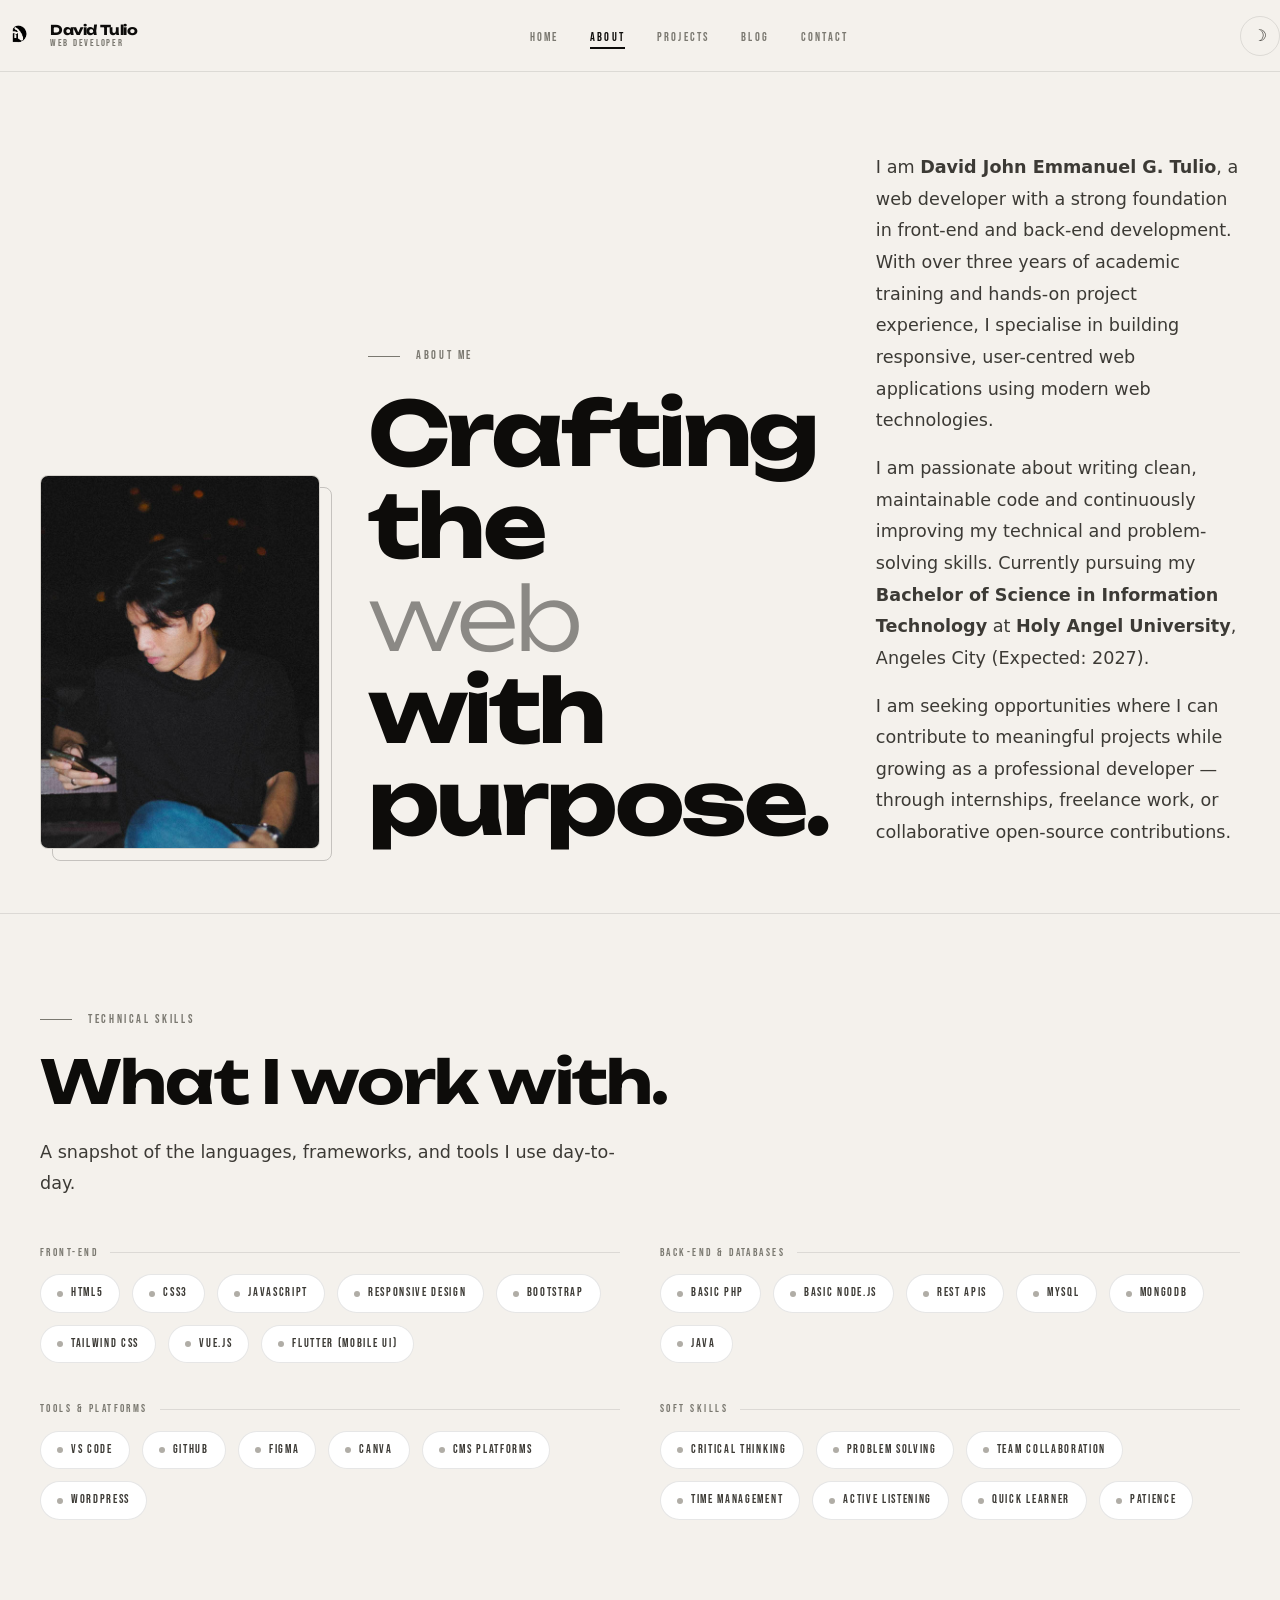
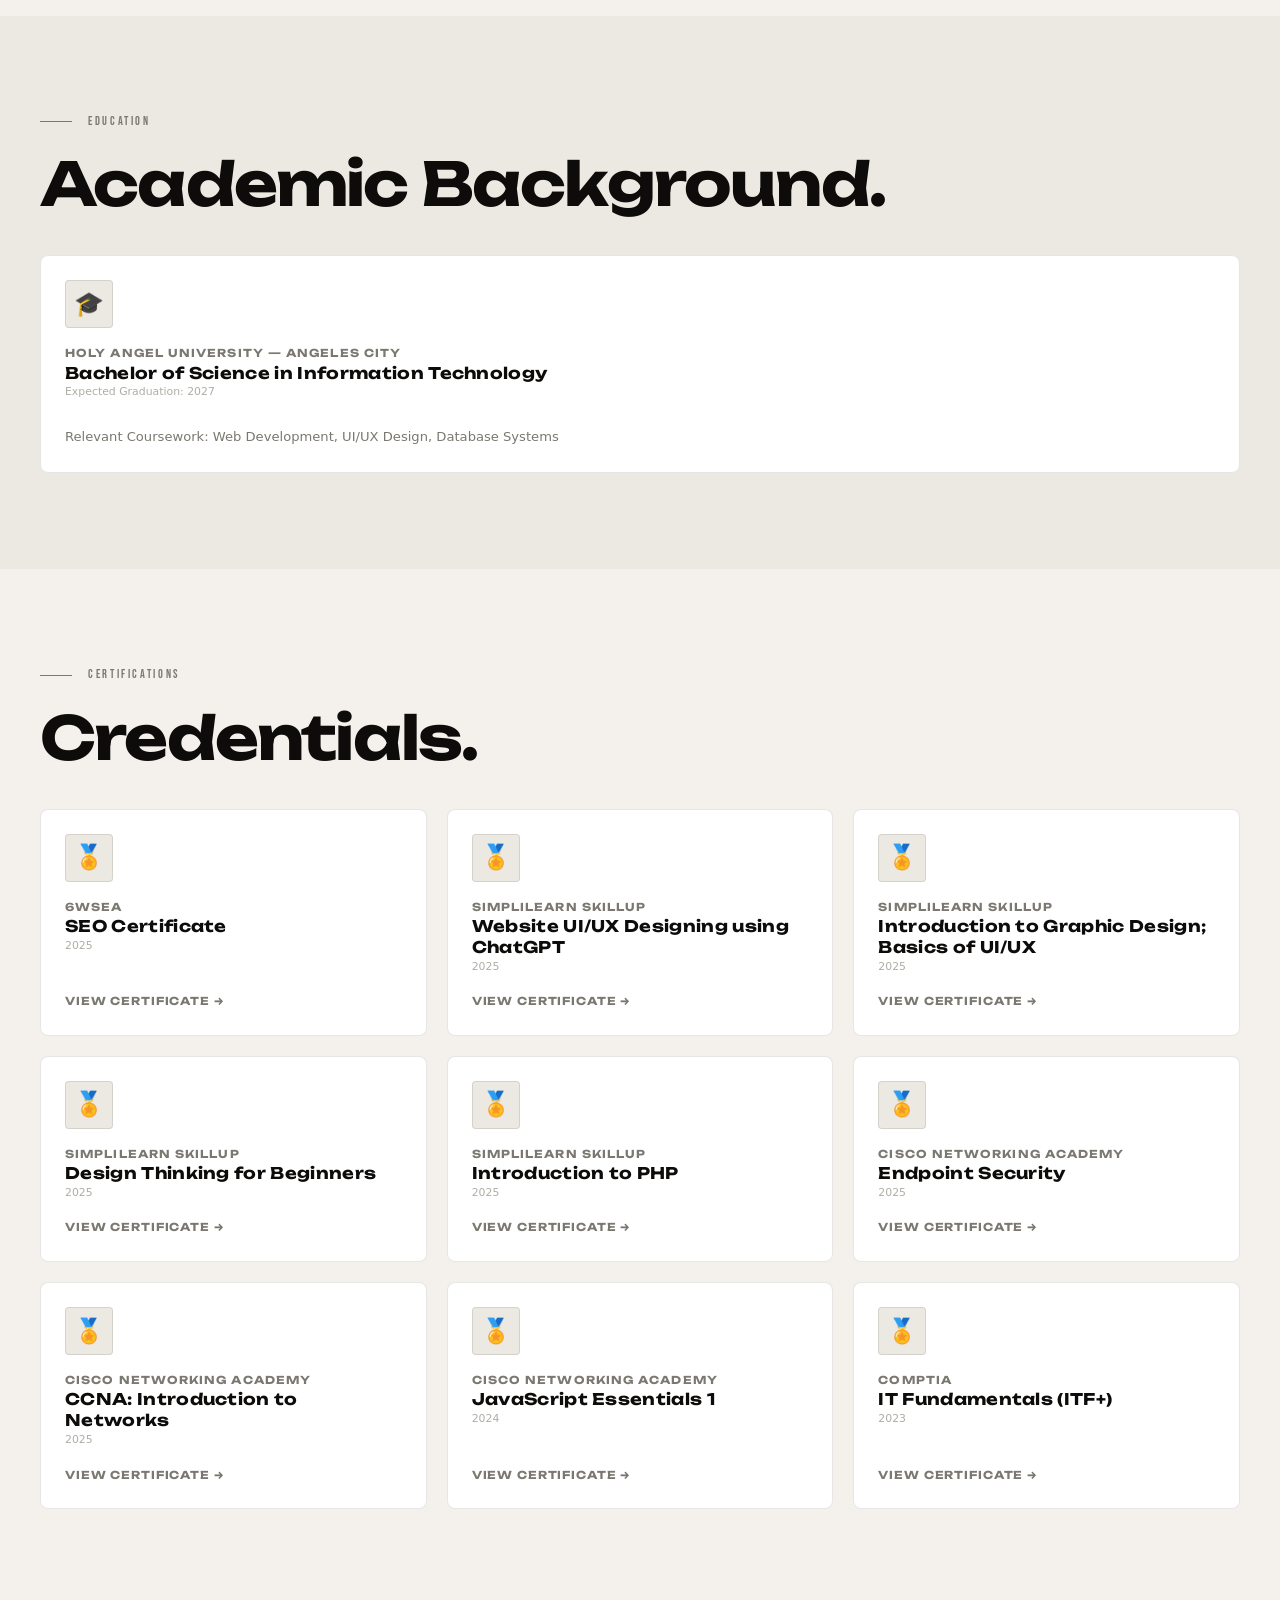
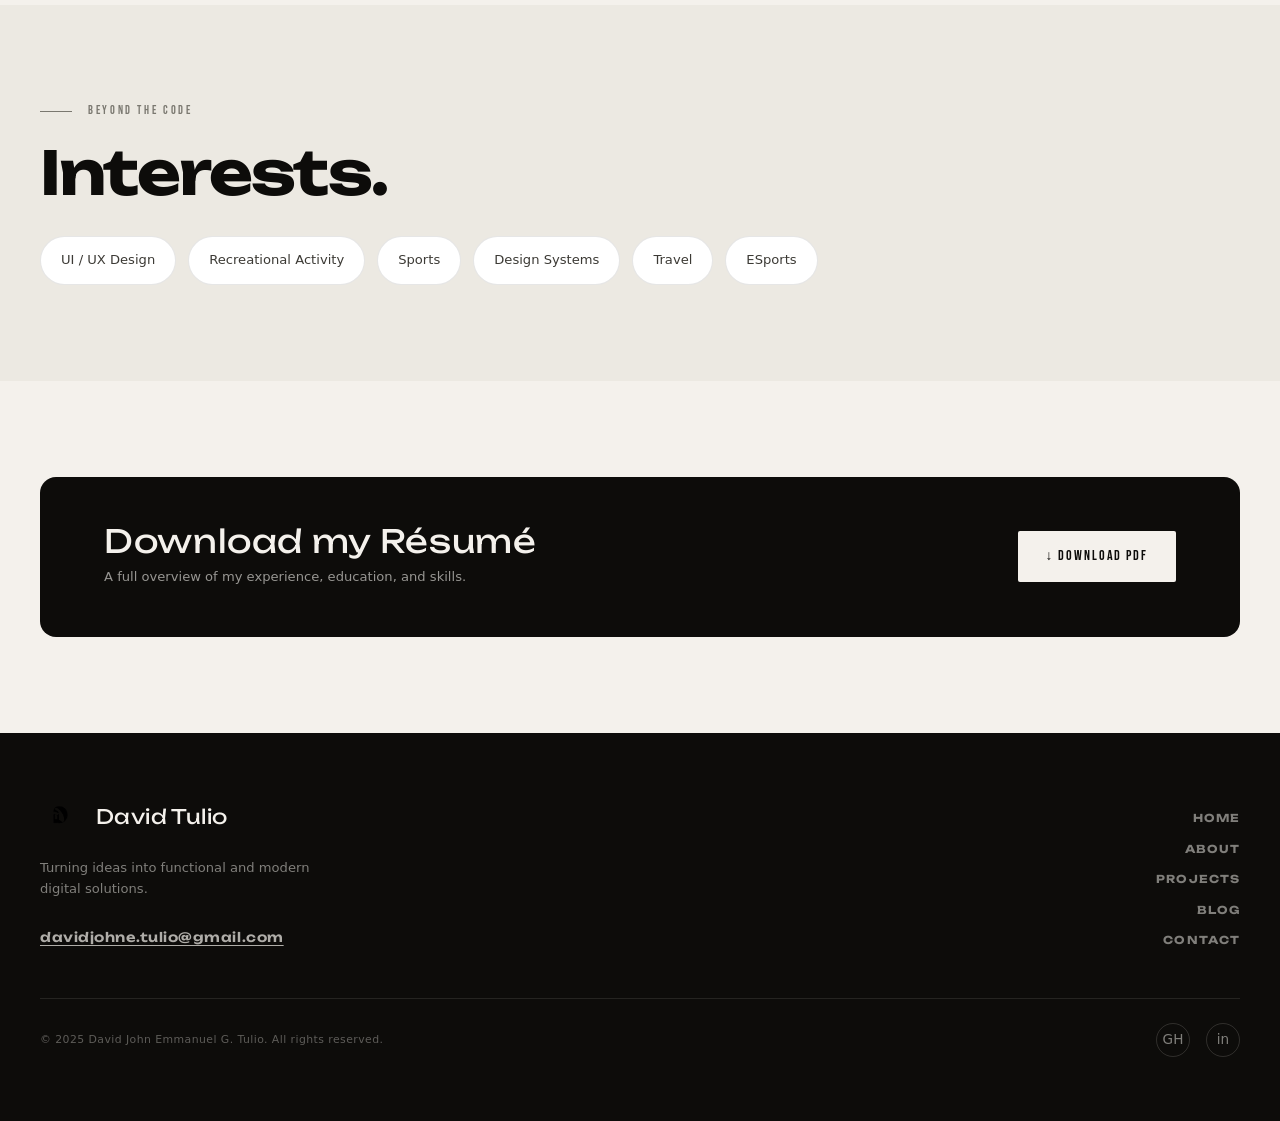
==== commit 032ae906: "Add files via upload" ====
--- a/about.html
+++ b/about.html
@@ -291,131 +291,168 @@
           -->
 
           <!-- CERT 1 -->
+          <!--
+          ════════════════════════════════════════════════════════
+          HOW TO ADD A NEW CERTIFICATE (newest first):
+          1. Put the PDF/image in assets/certificates/
+          2. PASTE A NEW CARD HERE AT THE TOP (above CERT 1):
+
           <article class="cert-card reveal">
+            <div class="cert-card__badge" aria-hidden="true">🏅</div>
+            <div>
+              <div class="cert-card__issuer">Issuing Organisation</div>
+              <div class="cert-card__title">Certificate Name</div>
+              <div class="cert-card__year">2026</div>
+            </div>
+            <a href="certificate.html?cert=your-unique-id" class="cert-card__link">
+              View Certificate →
+            </a>
+          </article>
+
+          3. Also add the cert data to certificate.html (see instructions there).
+          ════════════════════════════════════════════════════════
+          -->
+
+          <!-- CERT 1 (newest) -->
+          <article class="cert-card reveal">
+            <div class="cert-card__badge" aria-hidden="true">🏅</div>
+            <div>
+              <div class="cert-card__issuer">6WSEA</div>
+              <div class="cert-card__title">SEO Certificate</div>
+              <div class="cert-card__year">2025</div>
+            </div>
+            <a href="certificate.html?cert=seo" class="cert-card__link">
+              View Certificate →
+            </a>
+          </article>
+
+          <!-- CERT 2 -->
+          <article class="cert-card reveal reveal-delay-2">
+            <div class="cert-card__badge" aria-hidden="true">🏅</div>
+            <div>
+              <div class="cert-card__issuer">Simplilearn SkillUP</div>
+              <div class="cert-card__title">Website UI/UX Designing using ChatGPT</div>
+              <div class="cert-card__year">2025</div>
+            </div>
+            <a href="certificate.html?cert=uiux-chatgpt" class="cert-card__link">
+              View Certificate →
+            </a>
+          </article>
+
+          <!-- CERT 3 -->
+          <article class="cert-card reveal reveal-delay-3">
+            <div class="cert-card__badge" aria-hidden="true">🏅</div>
+            <div>
+              <div class="cert-card__issuer">Simplilearn SkillUP</div>
+              <div class="cert-card__title">Introduction to Graphic Design; Basics of UI/UX</div>
+              <div class="cert-card__year">2025</div>
+            </div>
+            <a href="certificate.html?cert=ui-ux-basics" class="cert-card__link">
+              View Certificate →
+            </a>
+          </article>
+
+          <!-- CERT 4 -->
+          <article class="cert-card reveal reveal-delay-4">
+            <div class="cert-card__badge" aria-hidden="true">🏅</div>
+            <div>
+              <div class="cert-card__issuer">Simplilearn SkillUP</div>
+              <div class="cert-card__title">Design Thinking for Beginners</div>
+              <div class="cert-card__year">2025</div>
+            </div>
+            <a href="certificate.html?cert=design-thinking" class="cert-card__link">
+              View Certificate →
+            </a>
+          </article>
+
+          <!-- CERT 5 -->
+          <article class="cert-card reveal reveal-delay-4">
+            <div class="cert-card__badge" aria-hidden="true">🏅</div>
+            <div>
+              <div class="cert-card__issuer">Simplilearn SkillUP</div>
+              <div class="cert-card__title">Introduction to PHP</div>
+              <div class="cert-card__year">2025</div>
+            </div>
+            <a href="certificate.html?cert=php" class="cert-card__link">
+              View Certificate →
+            </a>
+          </article>
+
+          <!-- CERT 6 -->
+          <article class="cert-card reveal reveal-delay-4">
+            <div class="cert-card__badge" aria-hidden="true">🏅</div>
+            <div>
+              <div class="cert-card__issuer">Cisco Networking Academy</div>
+              <div class="cert-card__title">Endpoint Security</div>
+              <div class="cert-card__year">2025</div>
+            </div>
+            <a href="certificate.html?cert=cisco-endpoint" class="cert-card__link">
+              View Certificate →
+            </a>
+          </article>
+
+          <!-- CERT 7 -->
+          <article class="cert-card reveal reveal-delay-4">
+            <div class="cert-card__badge" aria-hidden="true">🏅</div>
+            <div>
+              <div class="cert-card__issuer">Cisco Networking Academy</div>
+              <div class="cert-card__title">CCNA: Introduction to Networks</div>
+              <div class="cert-card__year">2025</div>
+            </div>
+            <a href="certificate.html?cert=cisco-ccna" class="cert-card__link">
+              View Certificate →
+            </a>
+          </article>
+
+          <!-- CERT 8 -->
+          <article class="cert-card reveal reveal-delay-4">
+            <div class="cert-card__badge" aria-hidden="true">🏅</div>
+            <div>
+              <div class="cert-card__issuer">Cisco Networking Academy</div>
+              <div class="cert-card__title">JavaScript Essentials 1</div>
+              <div class="cert-card__year">2024</div>
+            </div>
+            <a href="certificate.html?cert=cisco-js" class="cert-card__link">
+              View Certificate →
+            </a>
+          </article>
+
+          <!-- CERT 9 (oldest) -->
+          <article class="cert-card reveal reveal-delay-4">
             <div class="cert-card__badge" aria-hidden="true">🏅</div>
             <div>
               <div class="cert-card__issuer">CompTIA</div>
               <div class="cert-card__title">IT Fundamentals (ITF+)</div>
-              <!-- PLACEHOLDER: Add the year you received this -->
               <div class="cert-card__year">2023</div>
             </div>
-            <!-- PLACEHOLDER: Replace # with your certificate verification link -->
-            <a href="assets/certificates/Comptia-cert.pdf" class="cert-card__link" target="_blank" rel="noopener">
-              View Certificate →
-            </a>
-          </article>
-
-          <!-- CERT 2 -->
-          <article class="cert-card reveal reveal-delay-2">
-            <div class="cert-card__badge" aria-hidden="true">🏅</div>
-            <div>
-              <div class="cert-card__issuer">Cisco Networking Academy</div>
-              <div class="cert-card__title">JavaScript Essentials 1</div>
-              <!-- PLACEHOLDER: Add the year -->
-              <div class="cert-card__year">2024</div>
-            </div>
-            <!-- PLACEHOLDER: Replace # with your certificate link -->
-            <a href="assets/certificates/JS-cert.pdf" class="cert-card__link" target="_blank" rel="noopener">
-              View Certificate →
-            </a>
-          </article>
-
-          <!-- CERT 3 -->
-          <article class="cert-card reveal reveal-delay-3">
-            <div class="cert-card__badge" aria-hidden="true">🏅</div>
-            <div>
-              <div class="cert-card__issuer">Cisco Networking Academy</div>
-              <div class="cert-card__title">CCNA: Introduction to Networks</div>
-              <!-- PLACEHOLDER: Add the year -->
-              <div class="cert-card__year">2025</div>
-            </div>
-            <!-- PLACEHOLDER: Replace # with your certificate link -->
-            <a href="assets/certificates/CCNA-cert.pdf" class="cert-card__link" target="_blank" rel="noopener">
-              View Certificate →
-            </a>
-          </article>
-
-          <!-- CERT 4 -->
-          <article class="cert-card reveal reveal-delay-4">
-            <div class="cert-card__badge" aria-hidden="true">🏅</div>
-            <div>
-              <div class="cert-card__issuer">Cisco Networking Academy</div>
-              <div class="cert-card__title">Endpoint Security</div>
-              <!-- PLACEHOLDER: Add the year -->
-              <div class="cert-card__year">2025</div>
-            </div>
-            <!-- PLACEHOLDER: Replace # with your certificate link -->
-            <a href="assets/certificates/Endpoint-cert.pdf" class="cert-card__link" target="_blank" rel="noopener">
-              View Certificate →
-            </a>
-          </article>
-
-          <!-- CERT 5 -->
-          <article class="cert-card reveal reveal-delay-4">
-            <div class="cert-card__badge" aria-hidden="true">🏅</div>
-            <div>
-              <div class="cert-card__issuer">Simplilearn SkillUP</div>
-              <div class="cert-card__title">Introduction to PHP</div>
-              <!-- PLACEHOLDER: Add the year -->
-              <div class="cert-card__year">2025</div>
-            </div>
-            <!-- PLACEHOLDER: Replace # with your certificate link -->
-            <a href="assets/certificates/Simplilearn-1.pdf" class="cert-card__link" target="_blank" rel="noopener">
-              View Certificate →
-            </a>
-          </article>
-
-          <!-- CERT 6 -->
-          <article class="cert-card reveal reveal-delay-4">
-            <div class="cert-card__badge" aria-hidden="true">🏅</div>
-            <div>
-              <div class="cert-card__issuer">Simplilearn SkillUP</div>
-              <div class="cert-card__title">Design Thinking for Beginners</div>
-              <!-- PLACEHOLDER: Add the year -->
-              <div class="cert-card__year">2025</div>
-            </div>
-            <!-- PLACEHOLDER: Replace # with your certificate link -->
-            <a href="assets/certificates/Simplilearn-2.pdf" class="cert-card__link" target="_blank" rel="noopener">
-              View Certificate →
-            </a>
-          </article>
-
-          <!-- CERT 7 -->
-          <article class="cert-card reveal reveal-delay-4">
-            <div class="cert-card__badge" aria-hidden="true">🏅</div>
-            <div>
-              <div class="cert-card__issuer">Simplilearn SkillUP</div>
-              <div class="cert-card__title">Introduction to Graphic Design; Basics of UI/UX</div>
-              <!-- PLACEHOLDER: Add the year -->
-              <div class="cert-card__year">2025</div>
-            </div>
-            <!-- PLACEHOLDER: Replace # with your certificate link -->
-            <a href="assets/certificates/Simplilearn-3.pdf" class="cert-card__link" target="_blank" rel="noopener">
-              View Certificate →
-            </a>
-          </article>
-
-          <!-- CERT 8 -->
-          <article class="cert-card reveal reveal-delay-4">
-            <div class="cert-card__badge" aria-hidden="true">🏅</div>
-            <div>
-              <div class="cert-card__issuer">Simplilearn SkillUP</div>
-              <div class="cert-card__title">Website UI/UX Designing using ChatGPT</div>
-              <!-- PLACEHOLDER: Add the year -->
-              <div class="cert-card__year">2025</div>
-            </div>
-            <!-- PLACEHOLDER: Replace # with your certificate link -->
-            <a href="assets/certificates/Simplilearn-4.pdf" class="cert-card__link" target="_blank" rel="noopener">
-              View Certificate →
-            </a>
-          </article>
-
-          
+            <a href="certificate.html?cert=comptia" class="cert-card__link">
+              View Certificate →
+            </a>
+          </article>
 
           <!--
-          PLACEHOLDER: Add more certs below if you earn new ones.
-          Copy the entire <article class="cert-card"> block above
-          and paste it here, then update the info inside.
+          ════════════════════════════════════════════════════════
+          PLACEHOLDER: Add more certificates here when you earn them.
+
+          HOW TO ADD A NEW CERT:
+          1. Put the PDF/image in assets/certificates/
+          2. Copy this block and fill in your info:
+
+          <article class="cert-card reveal reveal-delay-4">
+            <div class="cert-card__badge" aria-hidden="true">🏅</div>
+            <div>
+              <div class="cert-card__issuer">Issuing Organisation</div>
+              <div class="cert-card__title">Certificate Name</div>
+              <div class="cert-card__year">2025</div>
+            </div>
+            <a href="certificate.html?cert=your-id" class="cert-card__link">
+              View Certificate →
+            </a>
+          </article>
+
+          3. Also add the cert data to certificate.html in the
+             CERTIFICATES array (instructions are inside that file).
+          ════════════════════════════════════════════════════════
           -->
 
         </div>
@@ -507,8 +544,6 @@
         <div class="footer__social" aria-label="Social media links">
           <a href="https://github.com/DavidTulio" target="_blank" rel="noopener" aria-label="GitHub">GH</a>
           <a href="https://www.linkedin.com/in/david-john-tulio-126916316/" target="_blank" rel="noopener" aria-label="LinkedIn">in</a>
-          <!-- PLACEHOLDER: Add Twitter/X link or delete this line -->
-          <a href="#" target="_blank" rel="noopener" aria-label="Twitter">𝕏</a>
         </div>
       </div>
     </div>
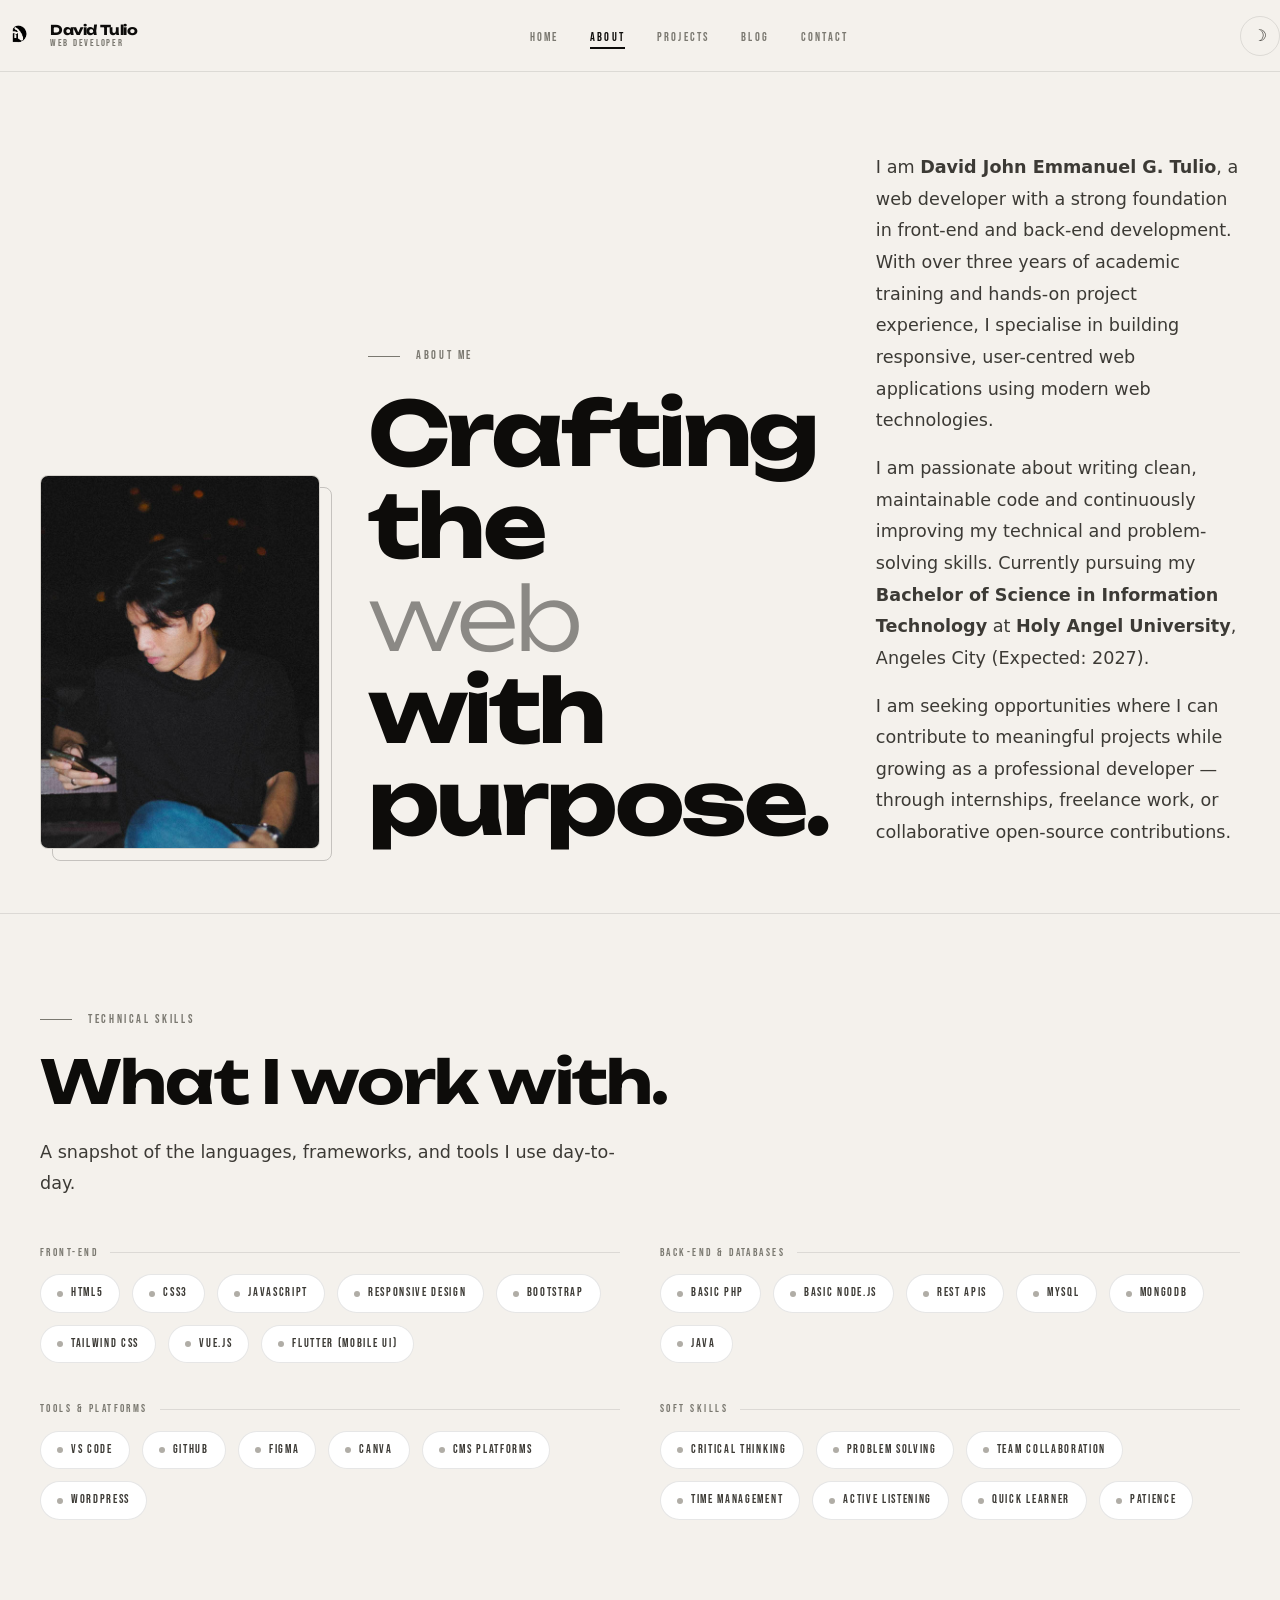
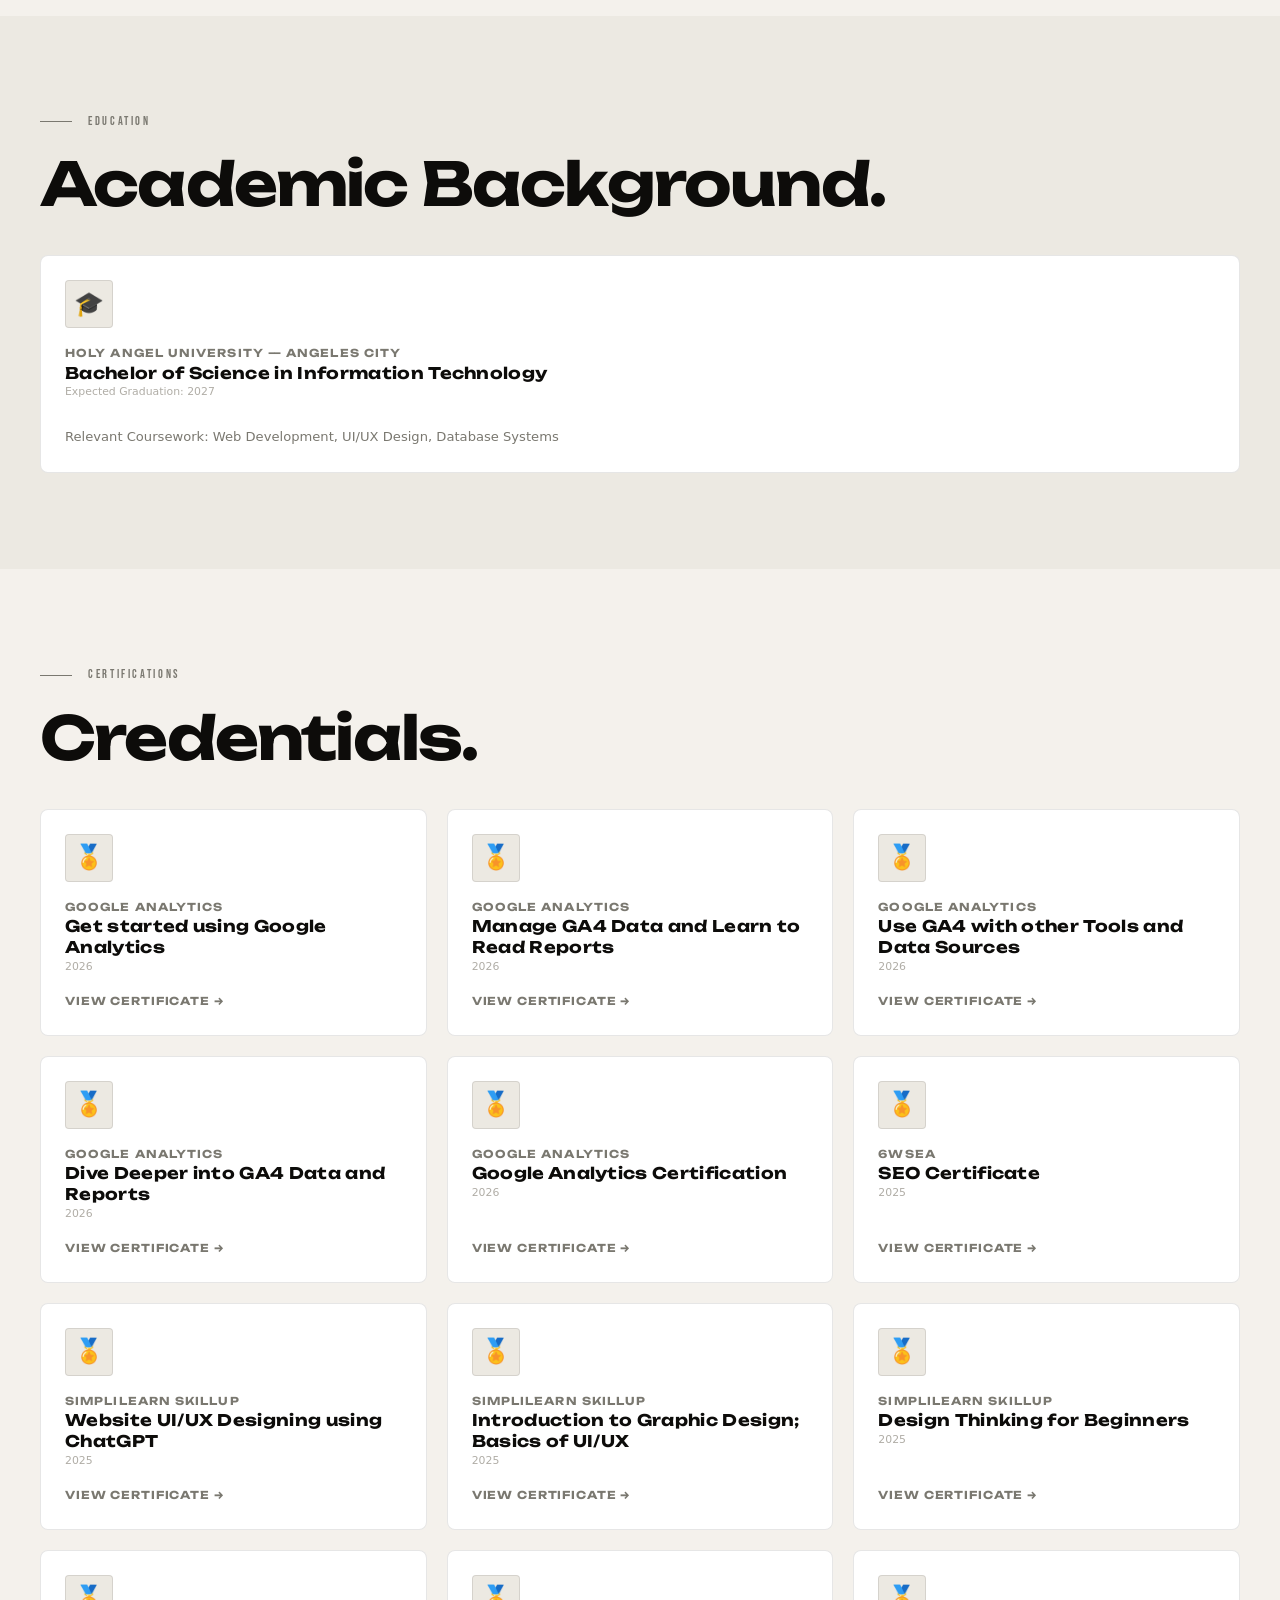
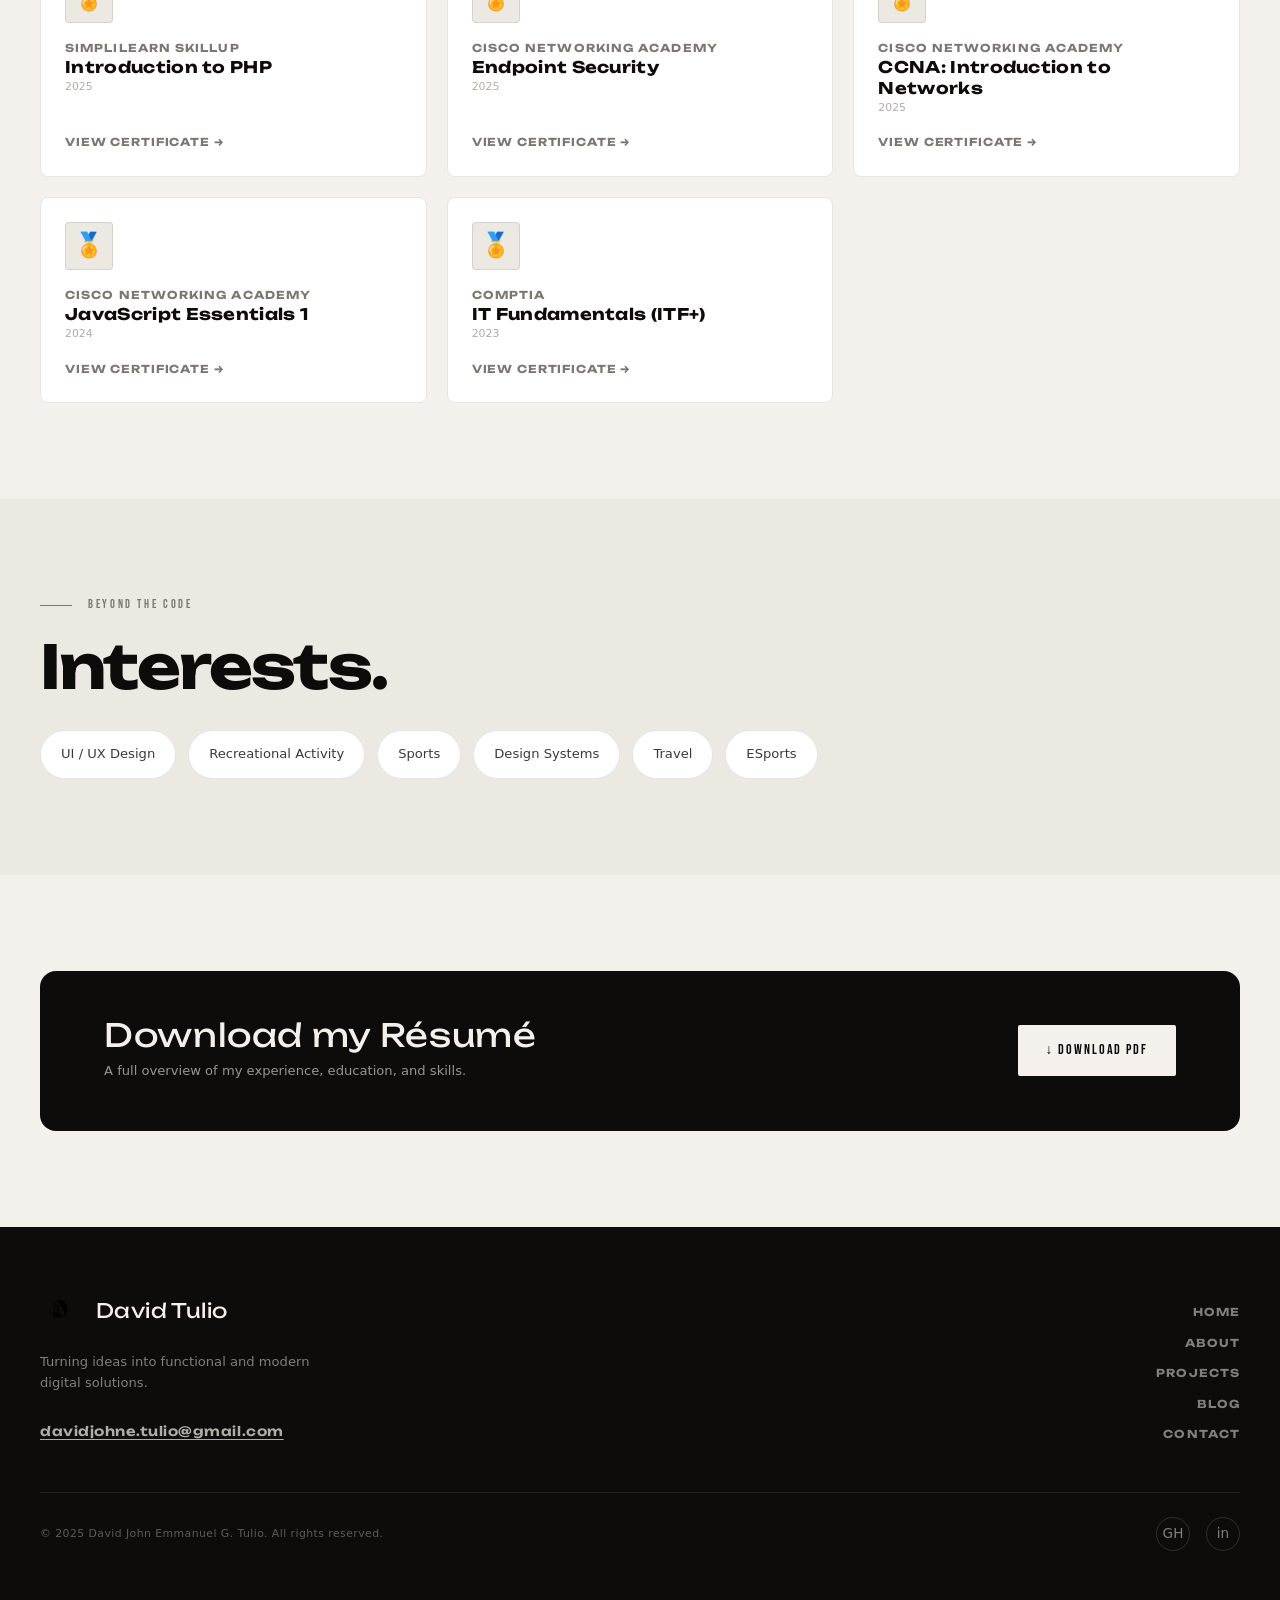
==== commit 2bb3e847: "Add files via upload  "add testimonials, blog article 3, fix contact form"" ====
--- a/about.html
+++ b/about.html
@@ -313,6 +313,67 @@
           ════════════════════════════════════════════════════════
           -->
 
+          <!-- Newly added certificates -->
+           <article class="cert-card reveal">
+            <div class="cert-card__badge" aria-hidden="true">🏅</div>
+            <div>
+              <div class="cert-card__issuer">Google Analytics</div>
+              <div class="cert-card__title">Get started using Google Analytics</div>
+              <div class="cert-card__year">2026</div>
+            </div>
+            <a href="certificate.html?cert=ga1" class="cert-card__link">
+              View Certificate →
+            </a>
+          </article>
+
+          <article class="cert-card reveal">
+            <div class="cert-card__badge" aria-hidden="true">🏅</div>
+            <div>
+              <div class="cert-card__issuer">Google Analytics</div>
+              <div class="cert-card__title">Manage GA4 Data and Learn to Read Reports</div>
+              <div class="cert-card__year">2026</div>
+            </div>
+            <a href="certificate.html?cert=ga2" class="cert-card__link">
+              View Certificate →
+            </a>
+          </article>
+
+          <article class="cert-card reveal">
+            <div class="cert-card__badge" aria-hidden="true">🏅</div>
+            <div>
+              <div class="cert-card__issuer">Google Analytics</div>
+              <div class="cert-card__title">Use GA4 with other Tools and Data Sources</div>
+              <div class="cert-card__year">2026</div>
+            </div>
+            <a href="certificate.html?cert=ga3" class="cert-card__link">
+              View Certificate →
+            </a>
+          </article>
+
+          <article class="cert-card reveal">
+            <div class="cert-card__badge" aria-hidden="true">🏅</div>
+            <div>
+              <div class="cert-card__issuer">Google Analytics</div>
+              <div class="cert-card__title">Dive Deeper into GA4 Data and Reports</div>
+              <div class="cert-card__year">2026</div>
+            </div>
+            <a href="certificate.html?cert=ga4" class="cert-card__link">
+              View Certificate →
+            </a>
+          </article>
+
+          <article class="cert-card reveal">
+            <div class="cert-card__badge" aria-hidden="true">🏅</div>
+            <div>
+              <div class="cert-card__issuer">Google Analytics</div>
+              <div class="cert-card__title">Google Analytics Certification</div>
+              <div class="cert-card__year">2026</div>
+            </div>
+            <a href="certificate.html?cert=ga5" class="cert-card__link">
+              View Certificate →
+            </a>
+          </article>
+
           <!-- CERT 1 (newest) -->
           <article class="cert-card reveal">
             <div class="cert-card__badge" aria-hidden="true">🏅</div>
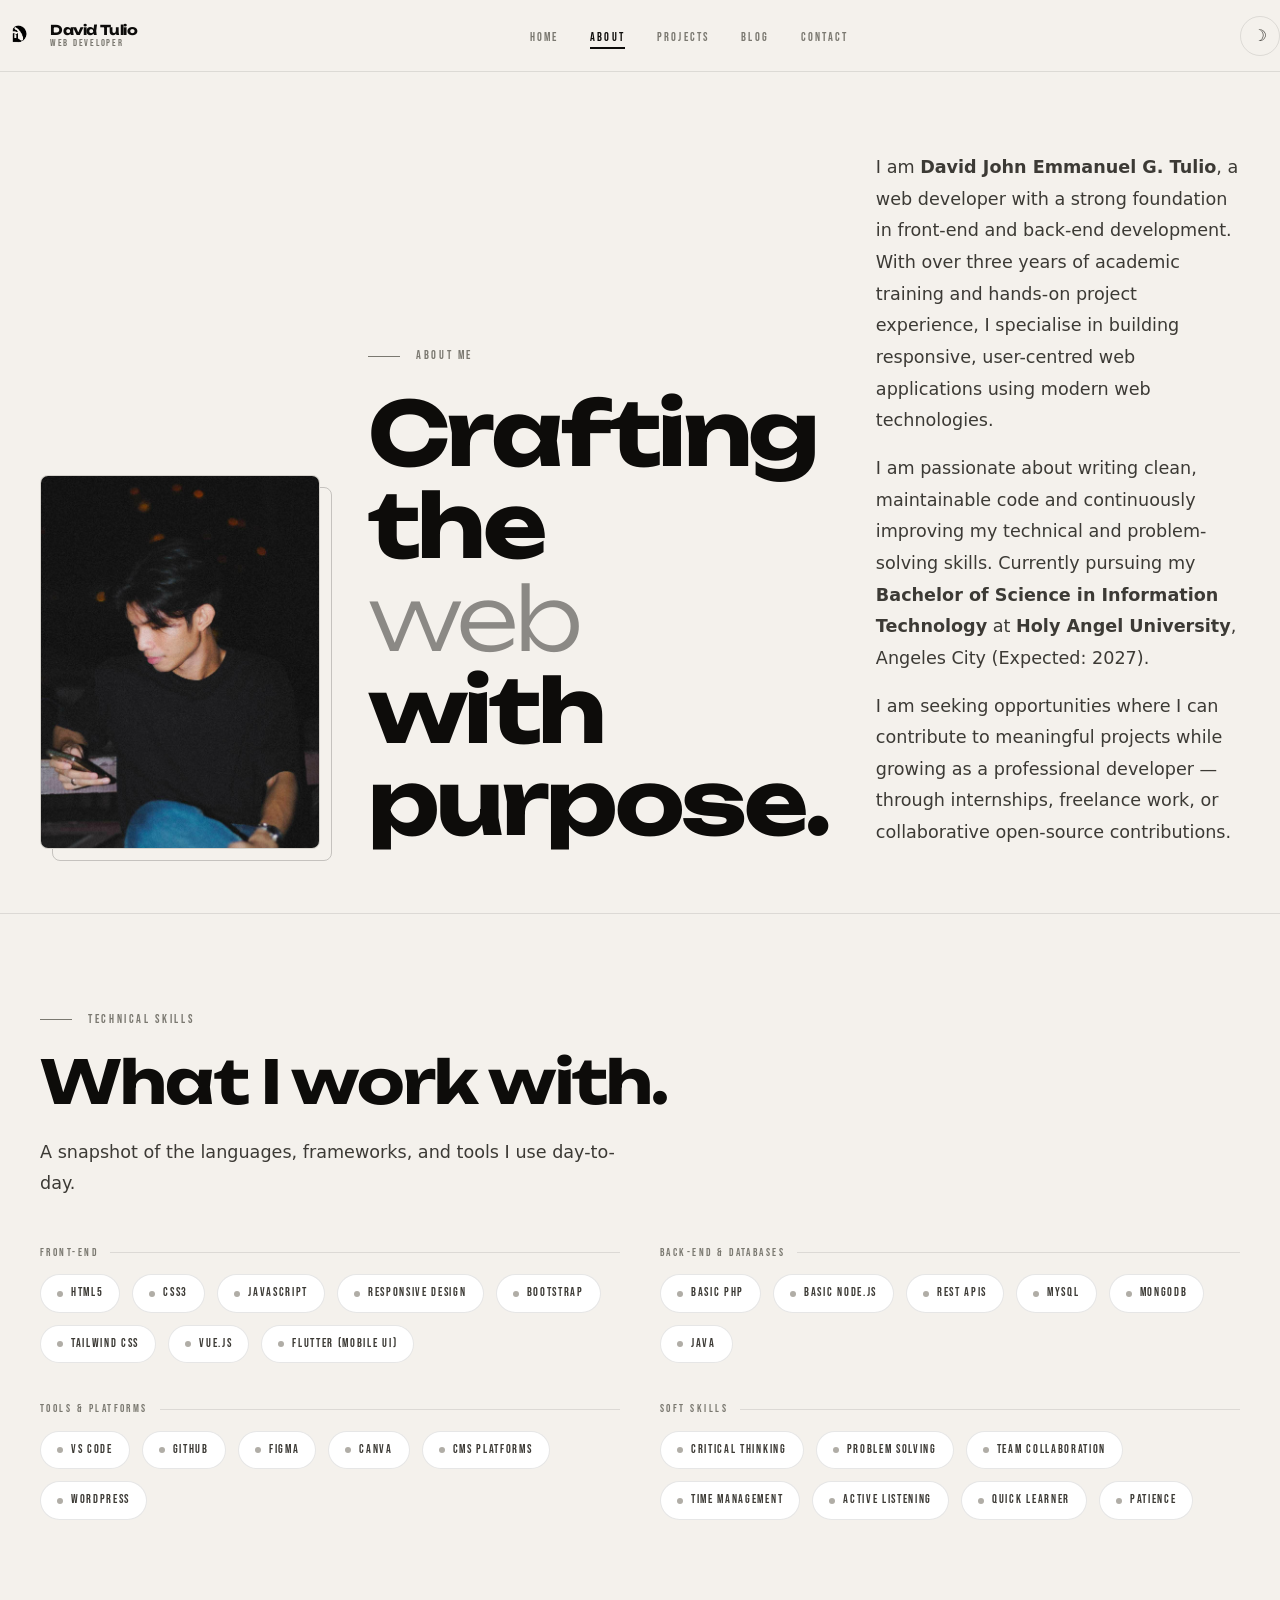
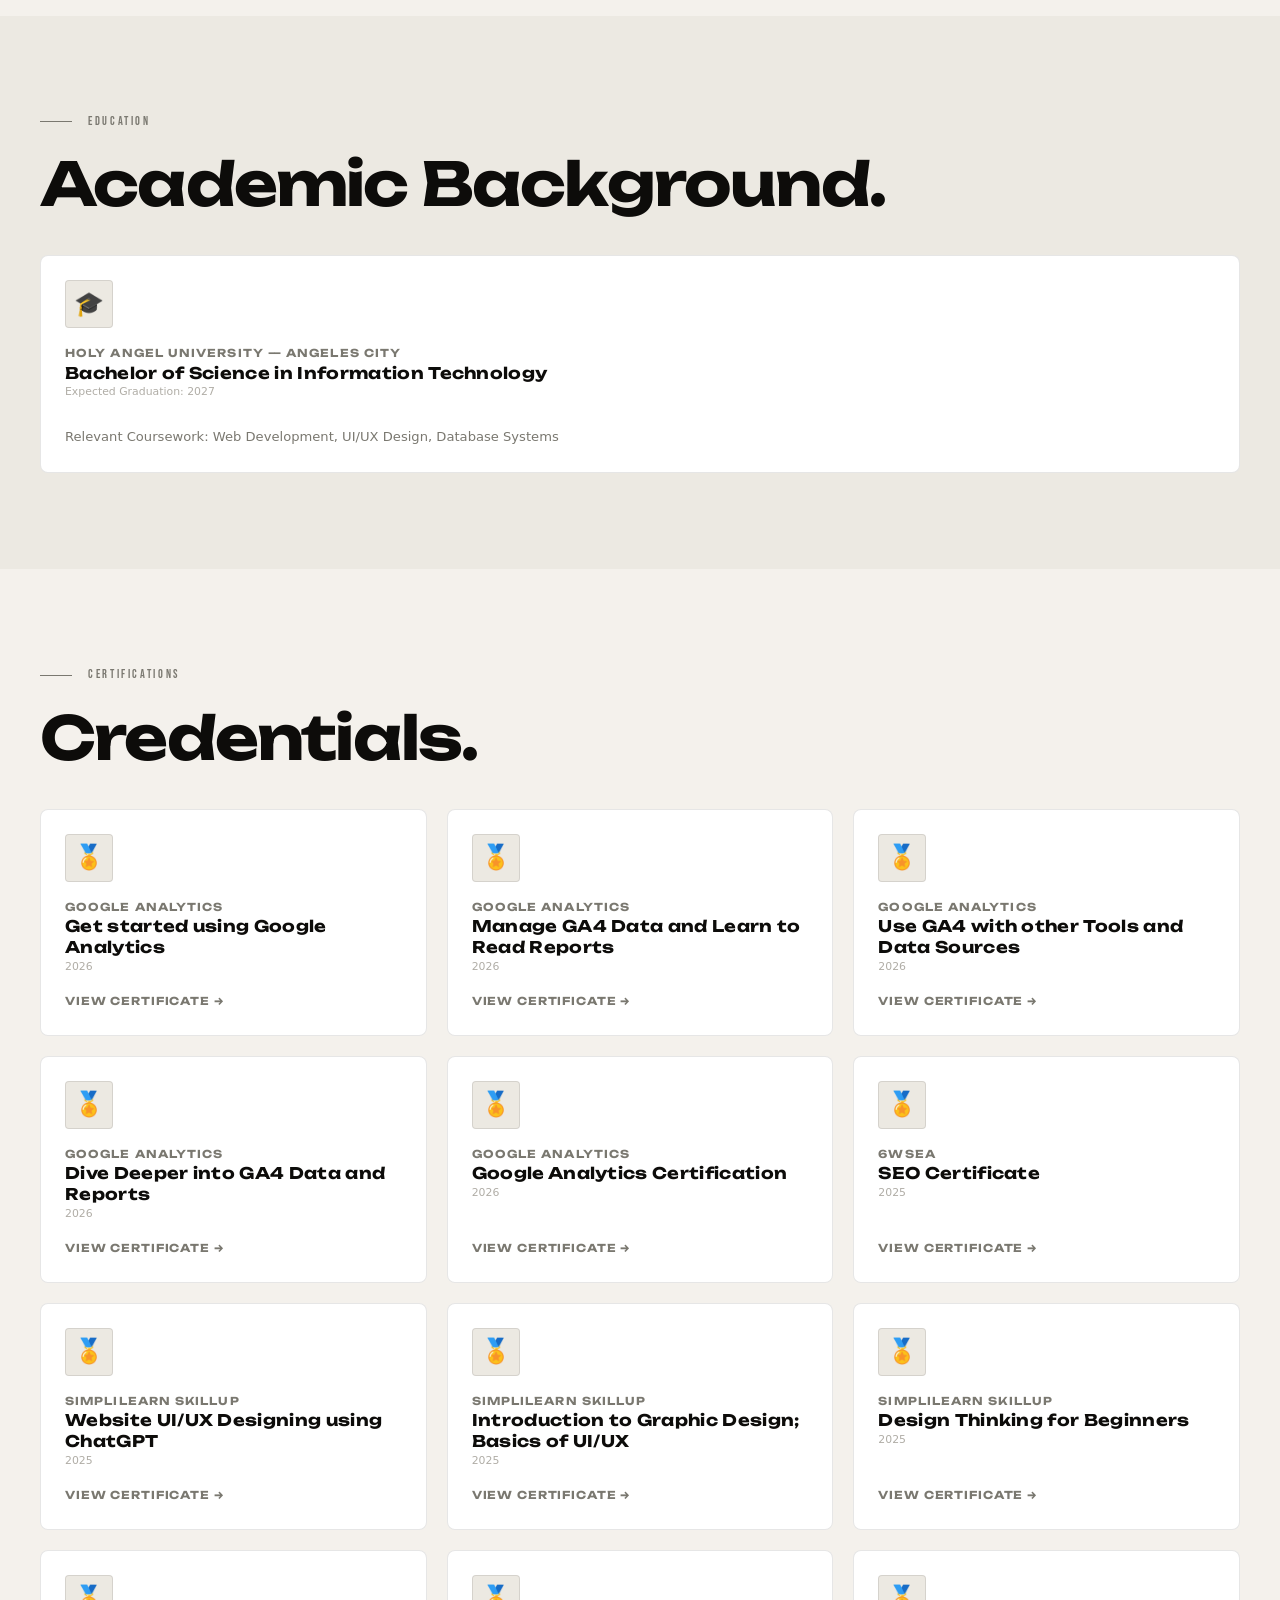
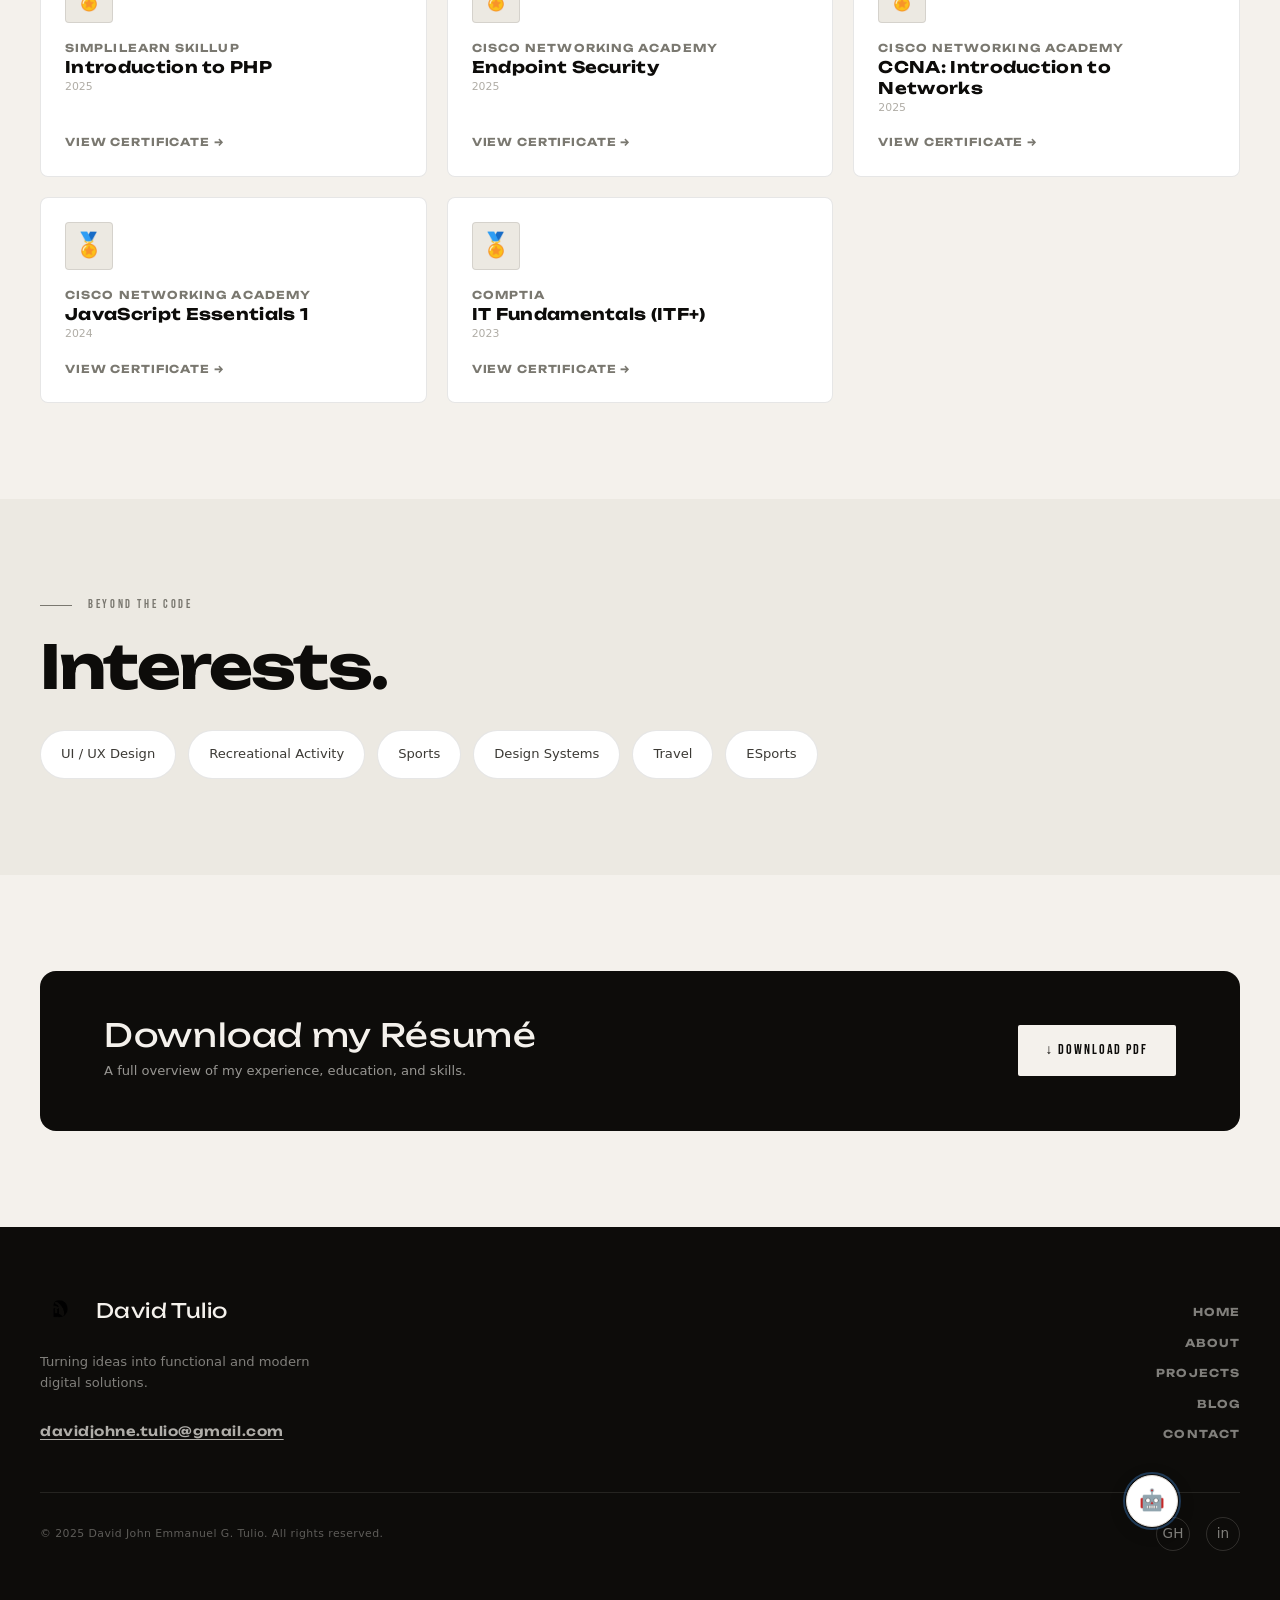
==== commit 10e19c83: "Update portfolio with chatbot" ====
--- a/about.html
+++ b/about.html
@@ -614,5 +614,22 @@
   <script src="assets/js/nav.js"></script>
   <script src="assets/js/animations.js"></script>
 
+  <!-- AI Chatbot Assistant -->
+  <script src="assets/js/chatbot.js"></script>
+
+  <!--Start of Tawk.to Script-->
+  <script type="text/javascript">
+  var Tawk_API=Tawk_API||{}, Tawk_LoadStart=new Date();
+  (function(){
+  var s1=document.createElement("script"),s0=document.getElementsByTagName("script")[0];
+  s1.async=true;
+  s1.src='https://embed.tawk.to/69be99bbcfaccd1c35825245/1jk88h1dn';
+  s1.charset='UTF-8';
+  s1.setAttribute('crossorigin','*');
+  s0.parentNode.insertBefore(s1,s0);
+  })();
+  </script>
+  <!--End of Tawk.to Script-->
+
 </body>
 </html>
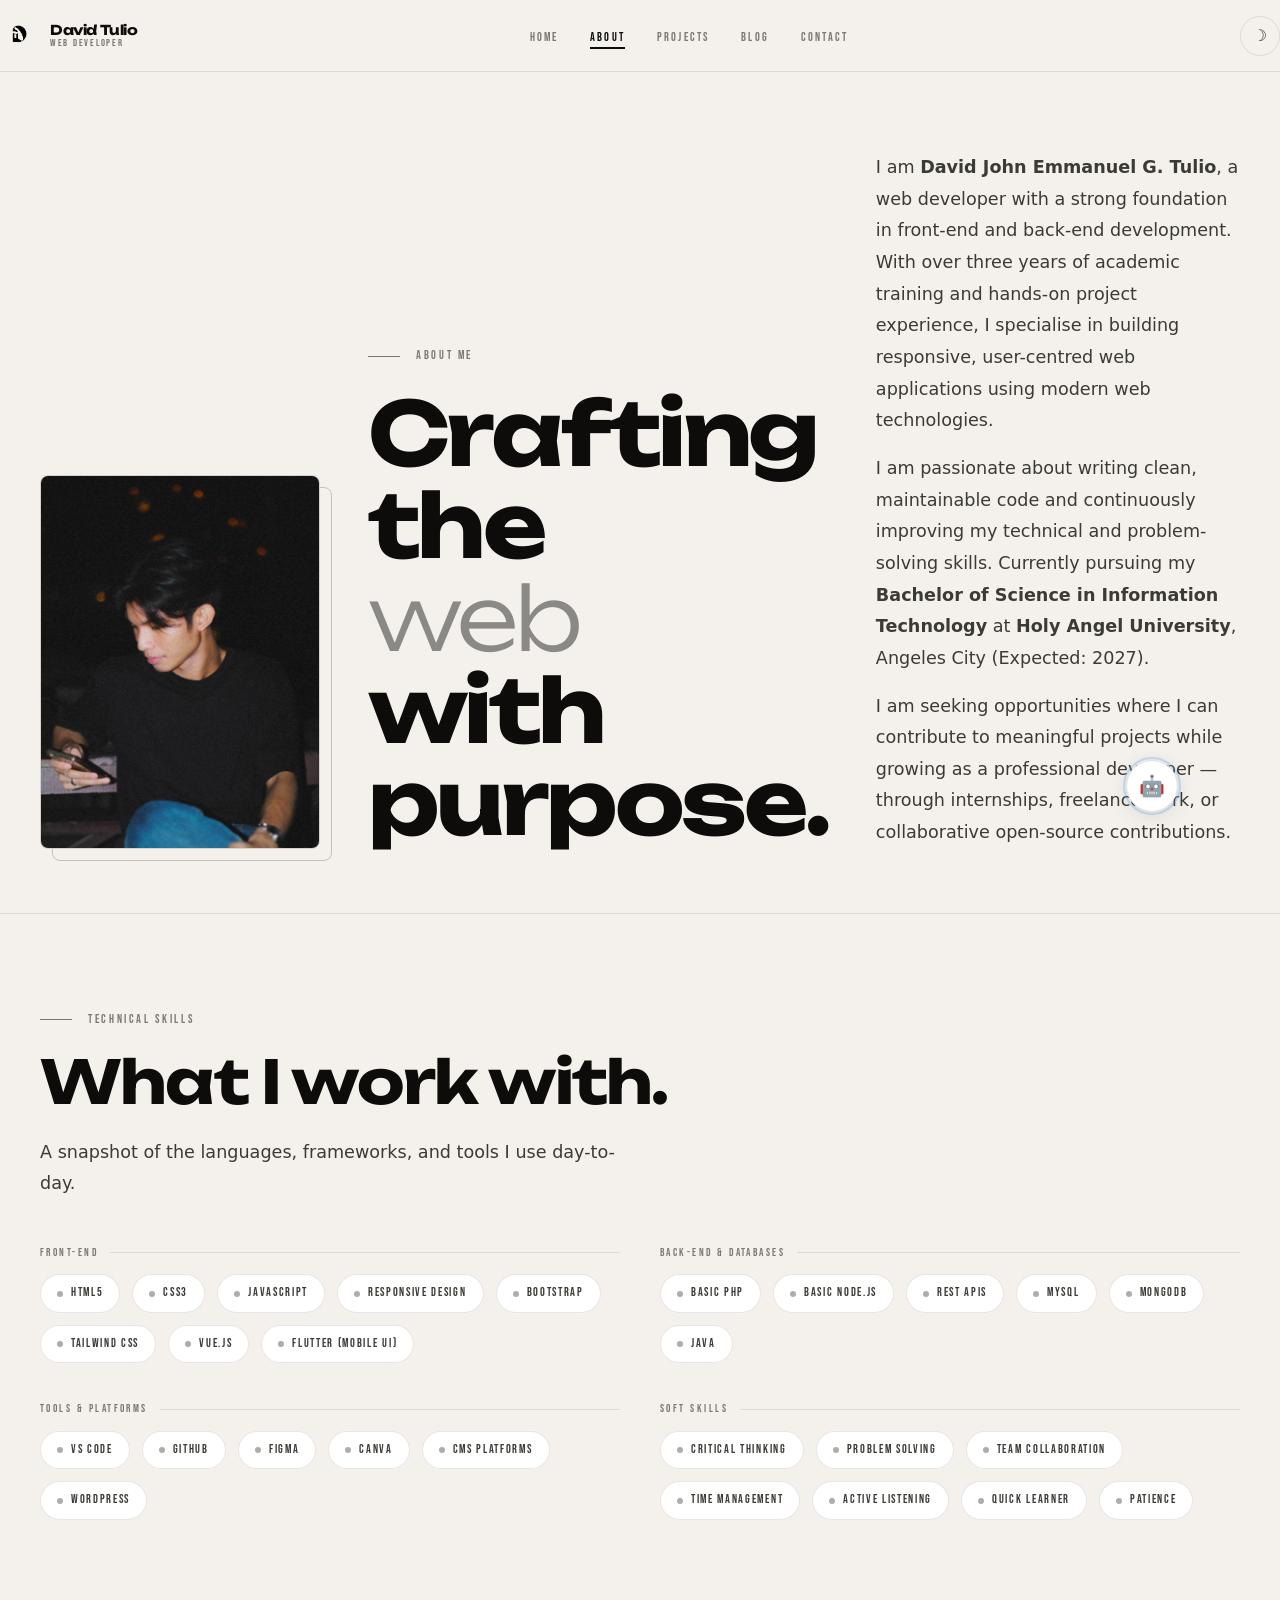
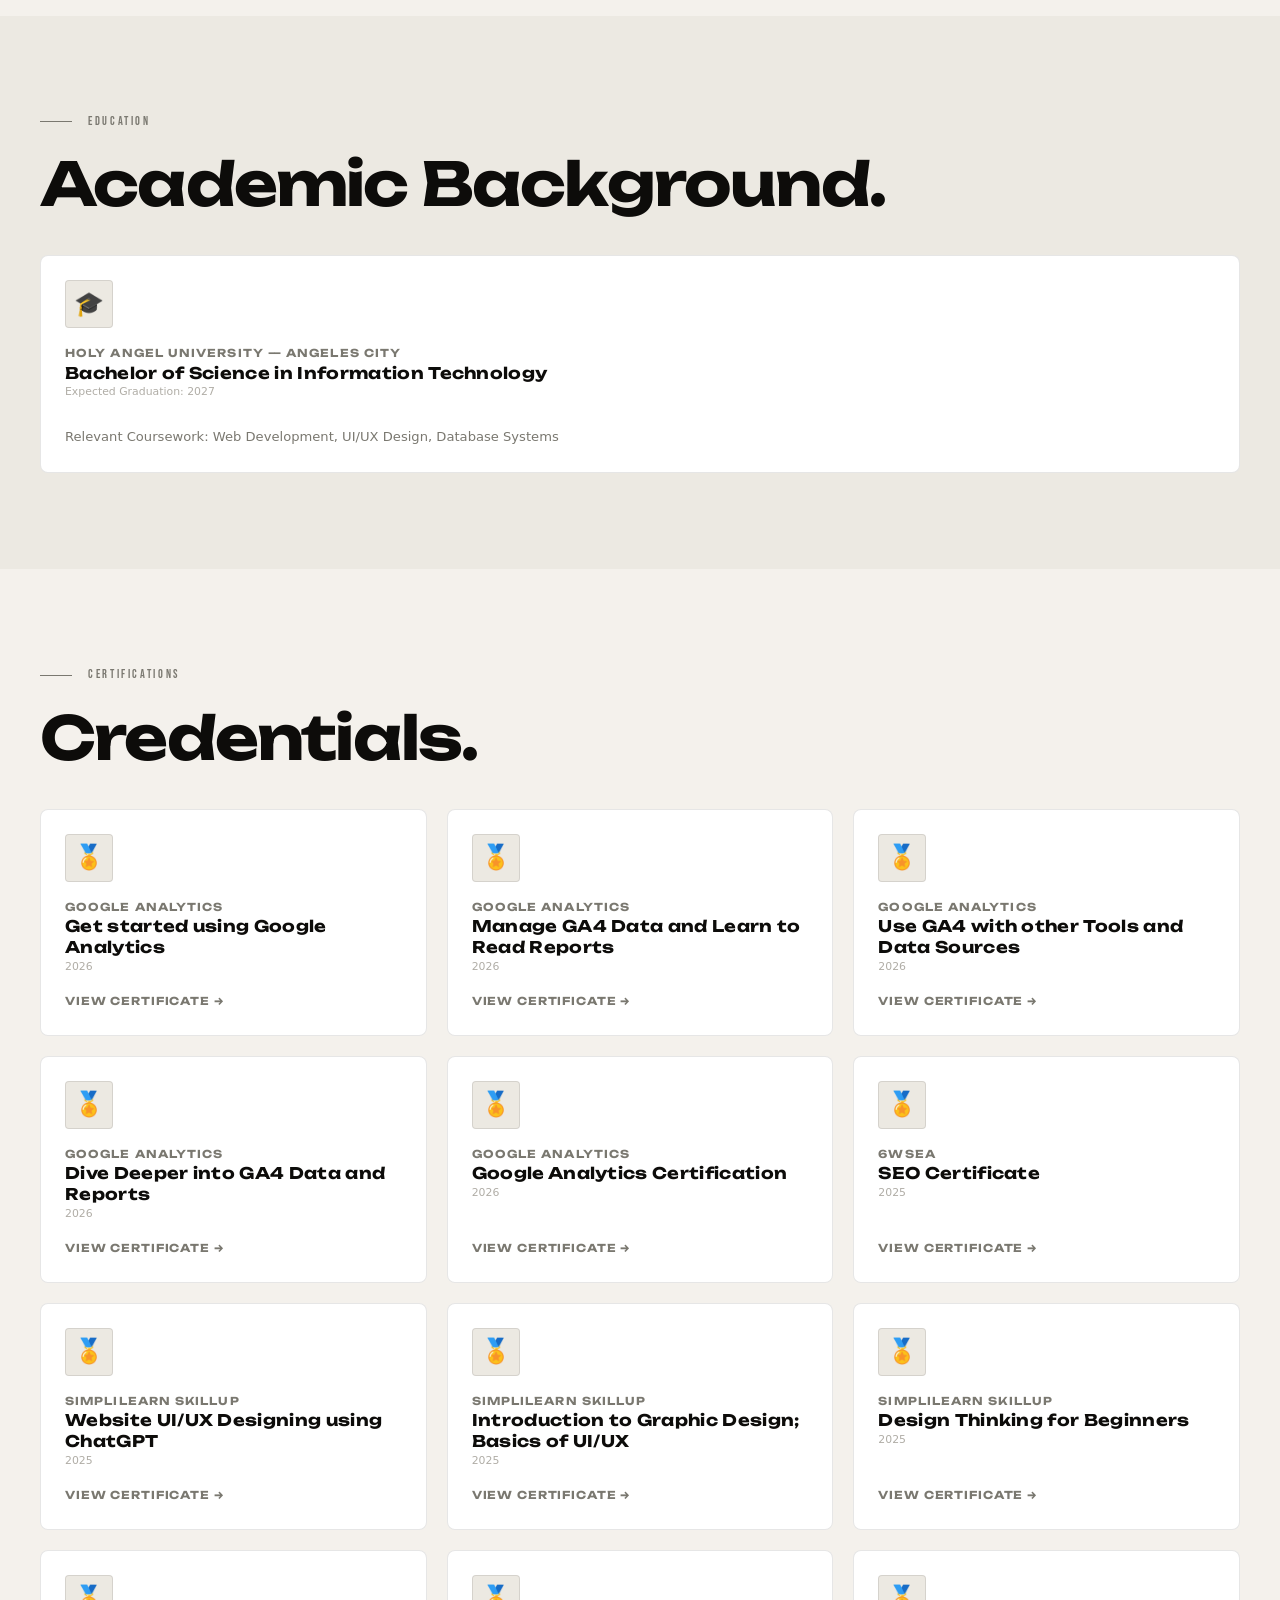
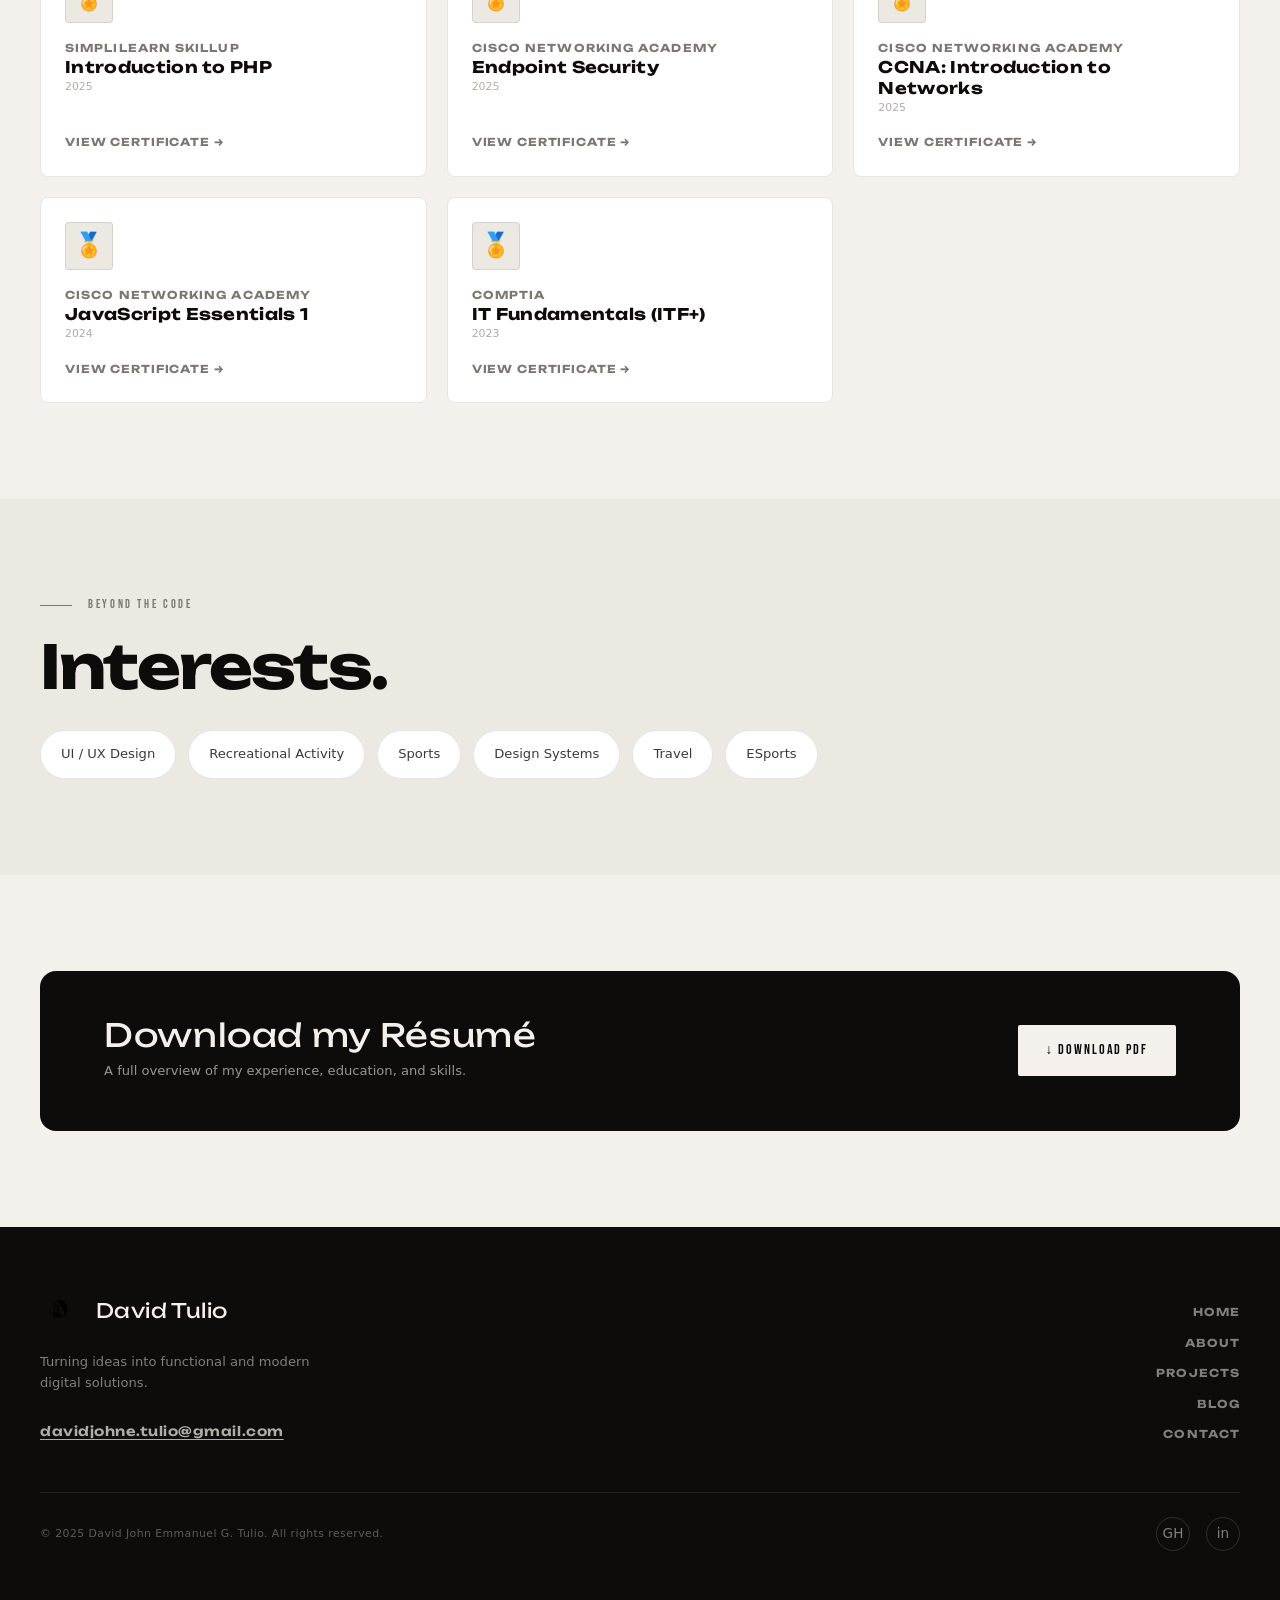
==== commit bdbabd86: "Update portfolio chatbot" ====
--- a/about.html
+++ b/about.html
@@ -29,6 +29,19 @@
   <link rel="stylesheet" href="assets/css/nav.css" />
   <link rel="stylesheet" href="assets/css/footer.css" />
   <link rel="stylesheet" href="assets/css/pages/about.css" />
+
+  <!-- Force Tawk.to to float properly -->
+  <style>
+    #tawkchat-container,
+    .tawk-min-container,
+    .tawk-button-container,
+    iframe[id^="tawk"] {
+      position: fixed !important;
+      bottom: 1.5rem !important;
+      right: 1.5rem !important;
+      z-index: 9998 !important;
+    }
+  </style>
 </head>
 
 <body class="page-enter">
--- a/assets/css/base.css
+++ b/assets/css/base.css
@@ -29,7 +29,7 @@
   transition:
     background-color var(--duration) var(--ease-in-out),
     color var(--duration) var(--ease-in-out);
-  overflow-x: hidden;
+  overflow-x: clip; /* Use clip instead of hidden — doesn't break position:fixed children */
 }
 
 img,
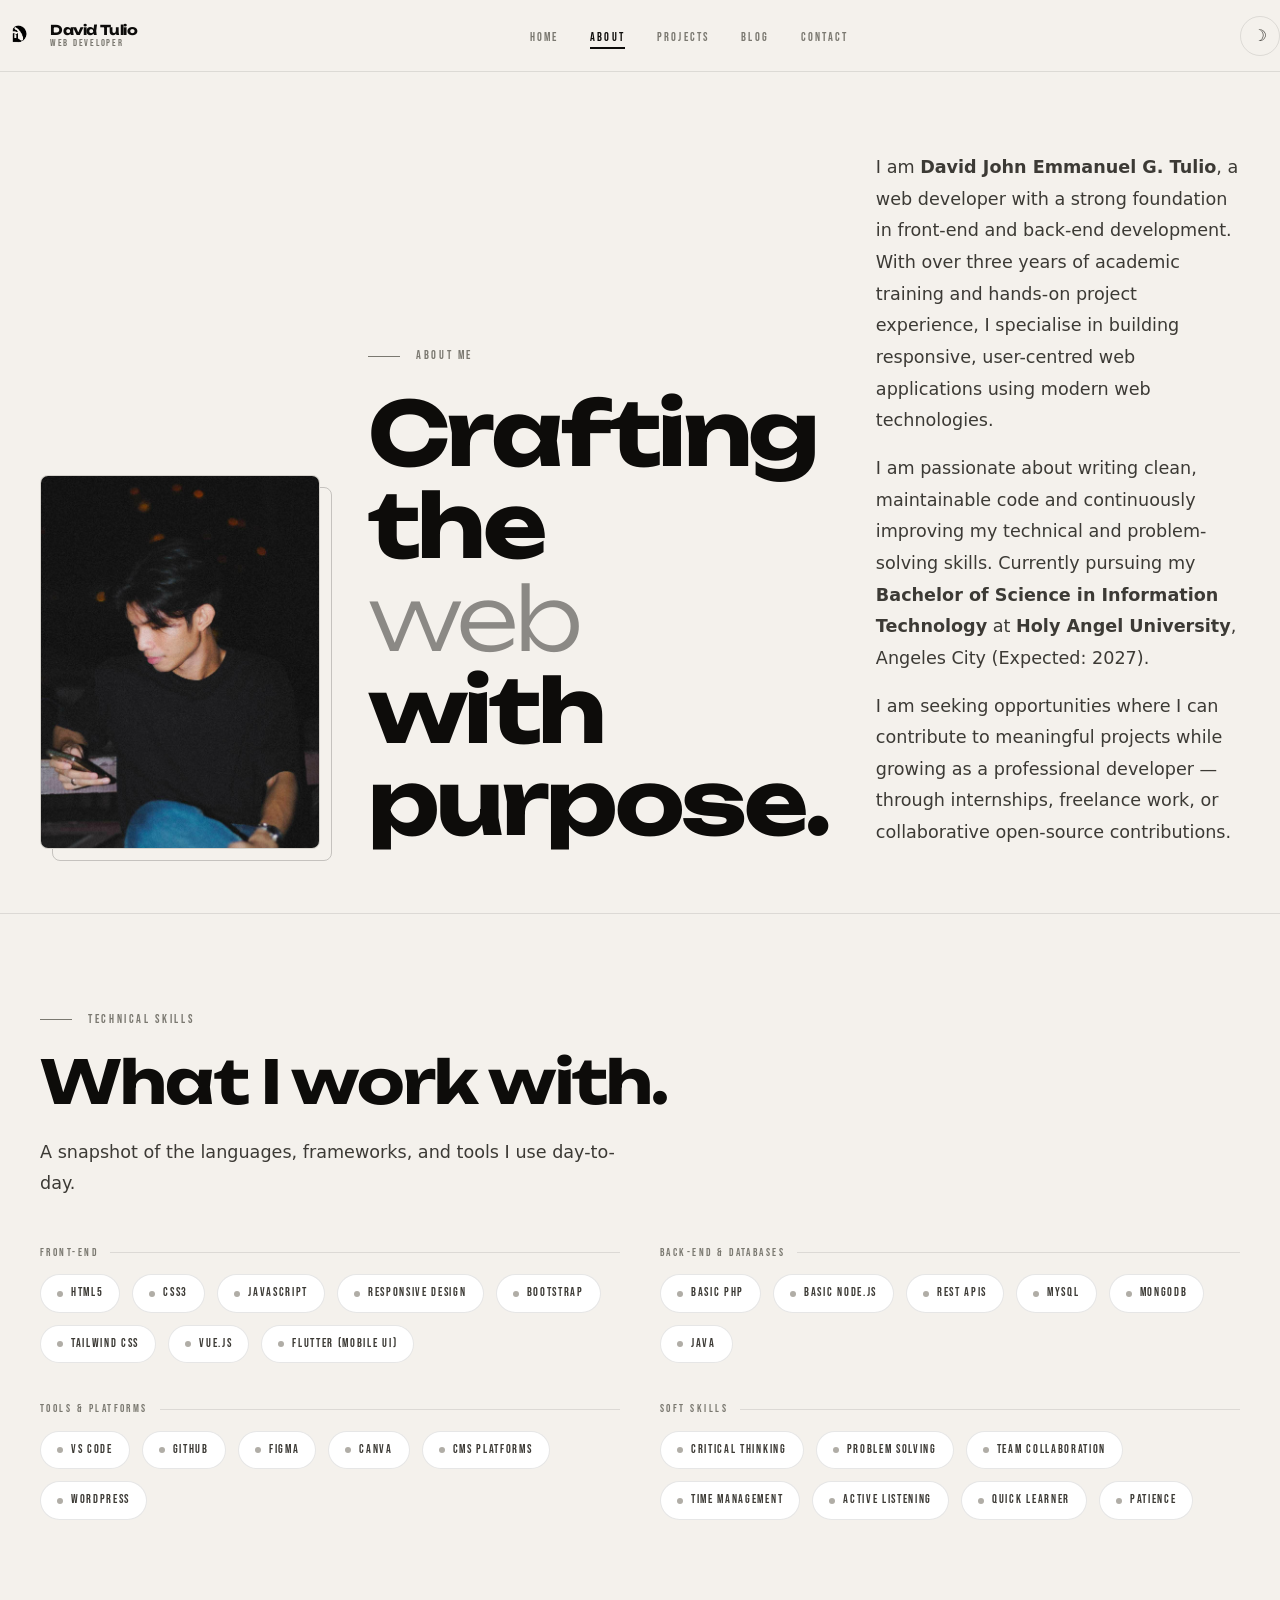
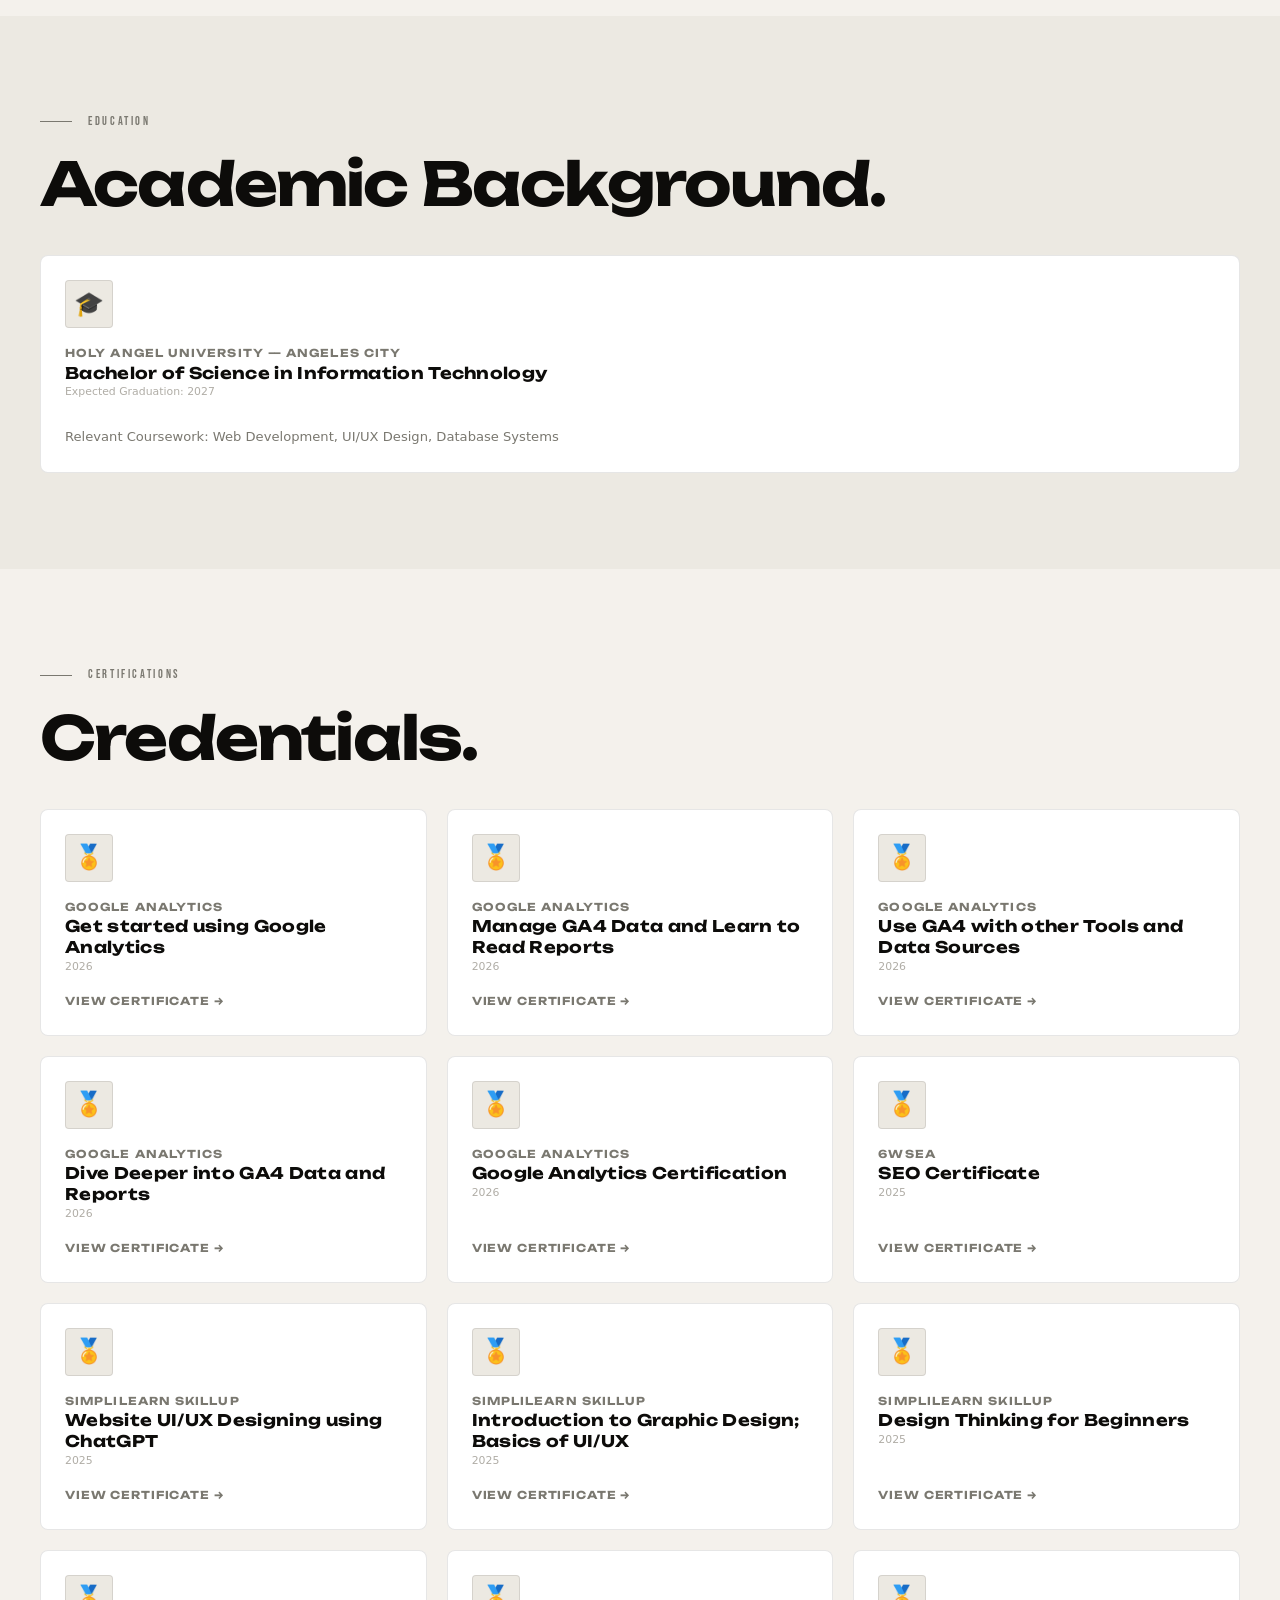
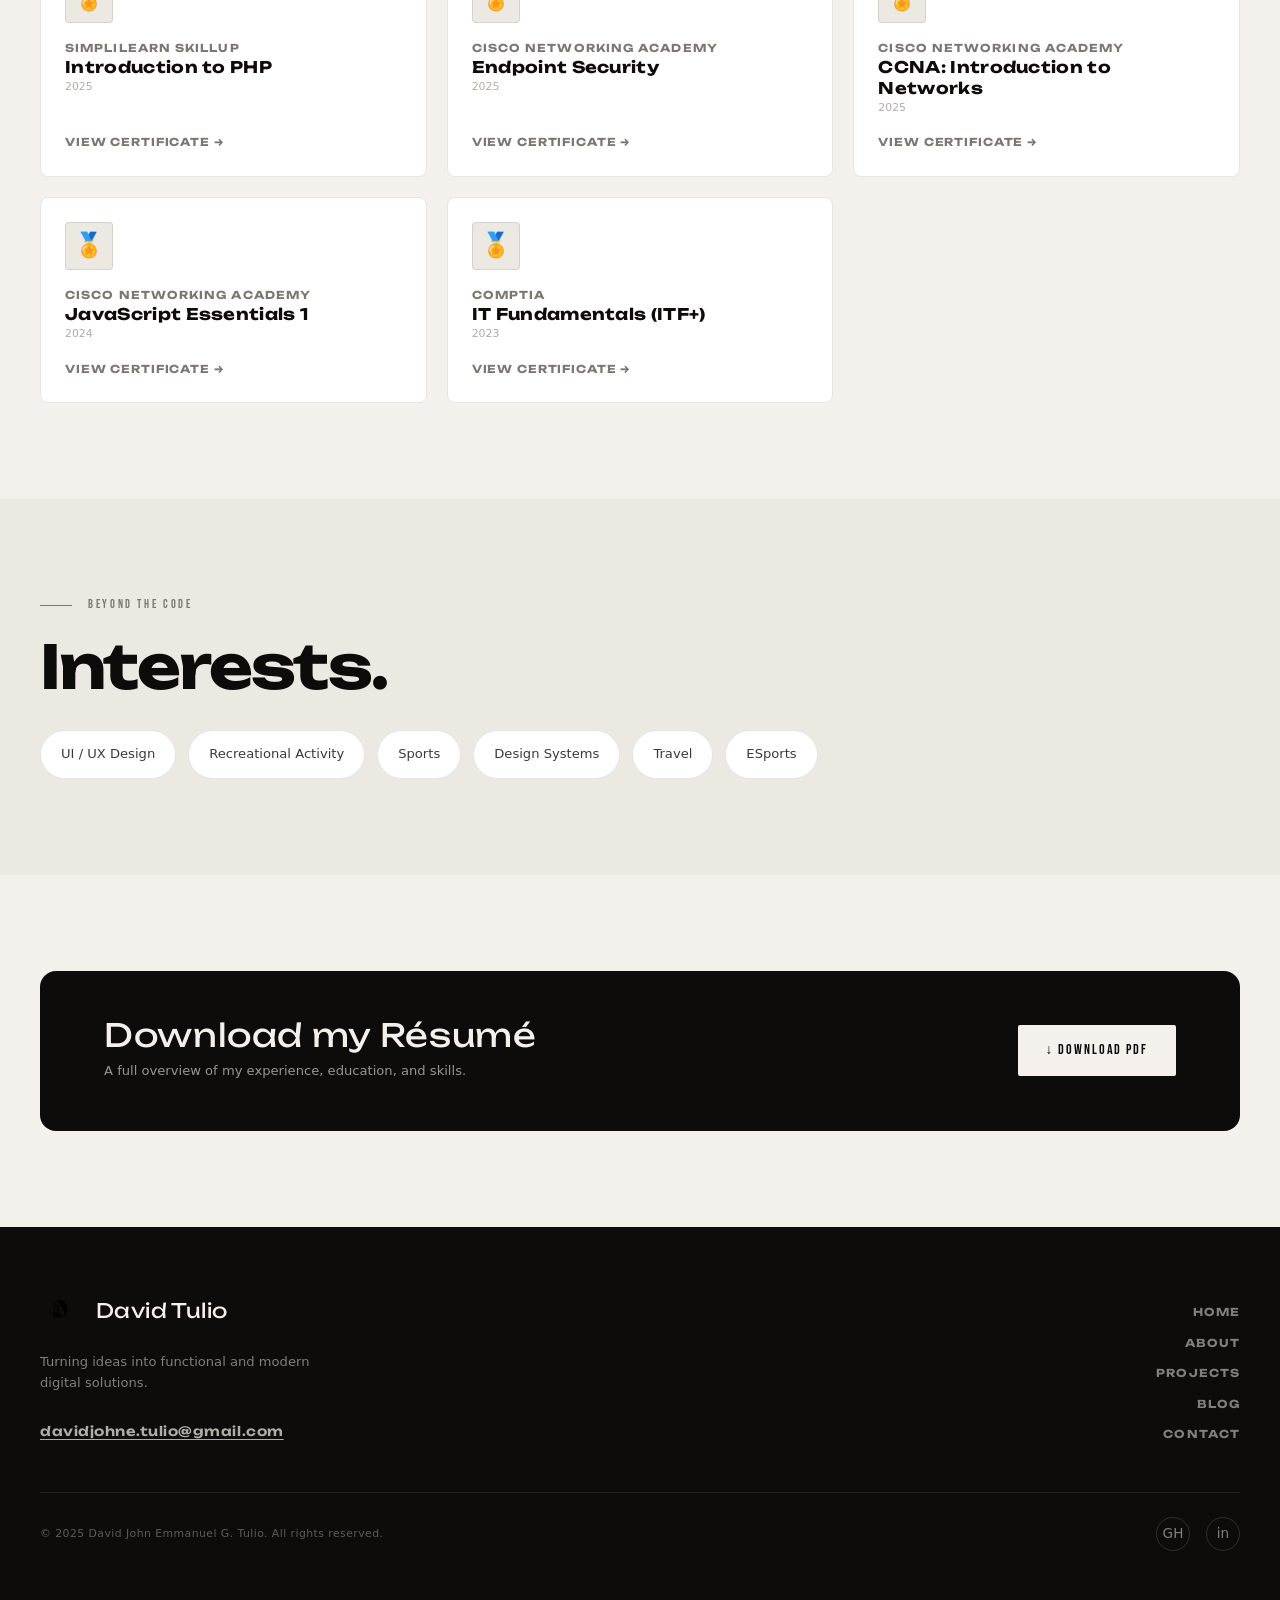
==== commit a81ef8f3: "removed gemini chatbot" ====
--- a/about.html
+++ b/about.html
@@ -627,9 +627,6 @@
   <script src="assets/js/nav.js"></script>
   <script src="assets/js/animations.js"></script>
 
-  <!-- AI Chatbot Assistant -->
-  <script src="assets/js/chatbot.js"></script>
-
   <!--Start of Tawk.to Script-->
   <script type="text/javascript">
   var Tawk_API=Tawk_API||{}, Tawk_LoadStart=new Date();
